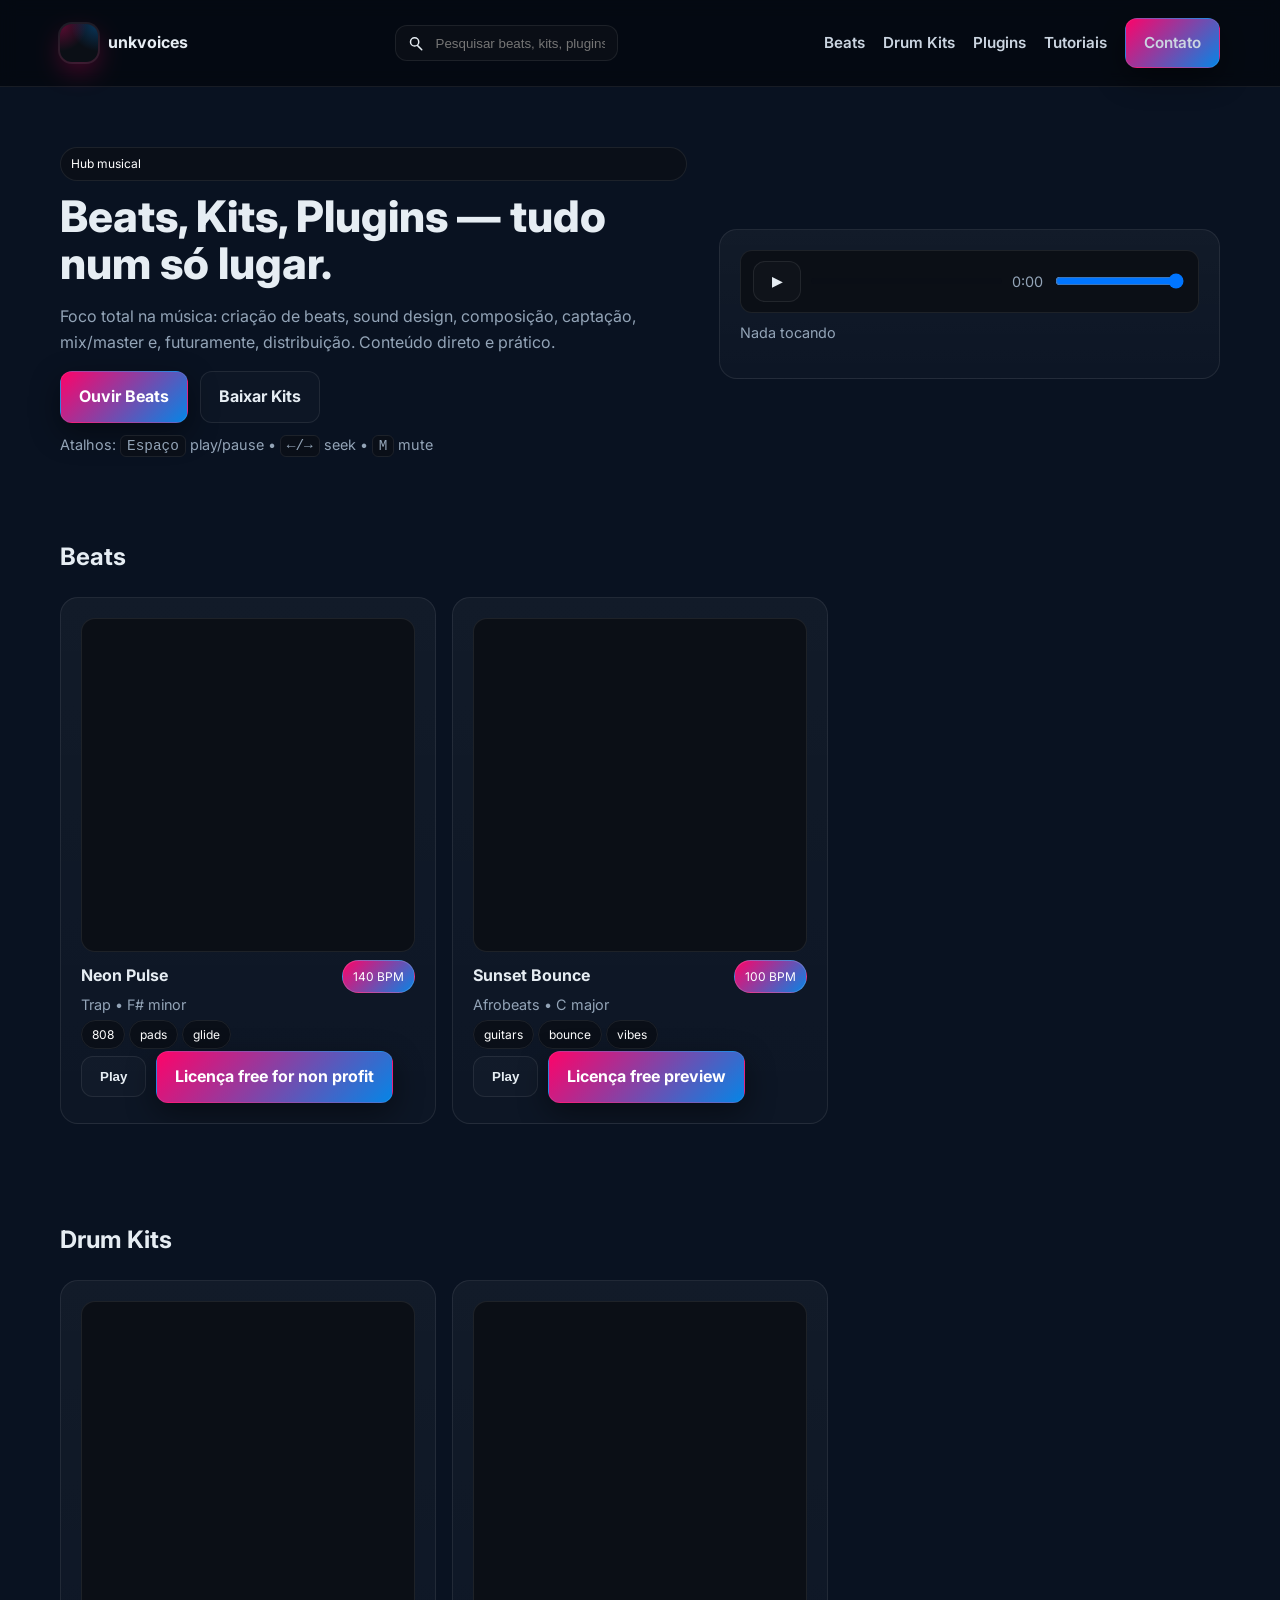
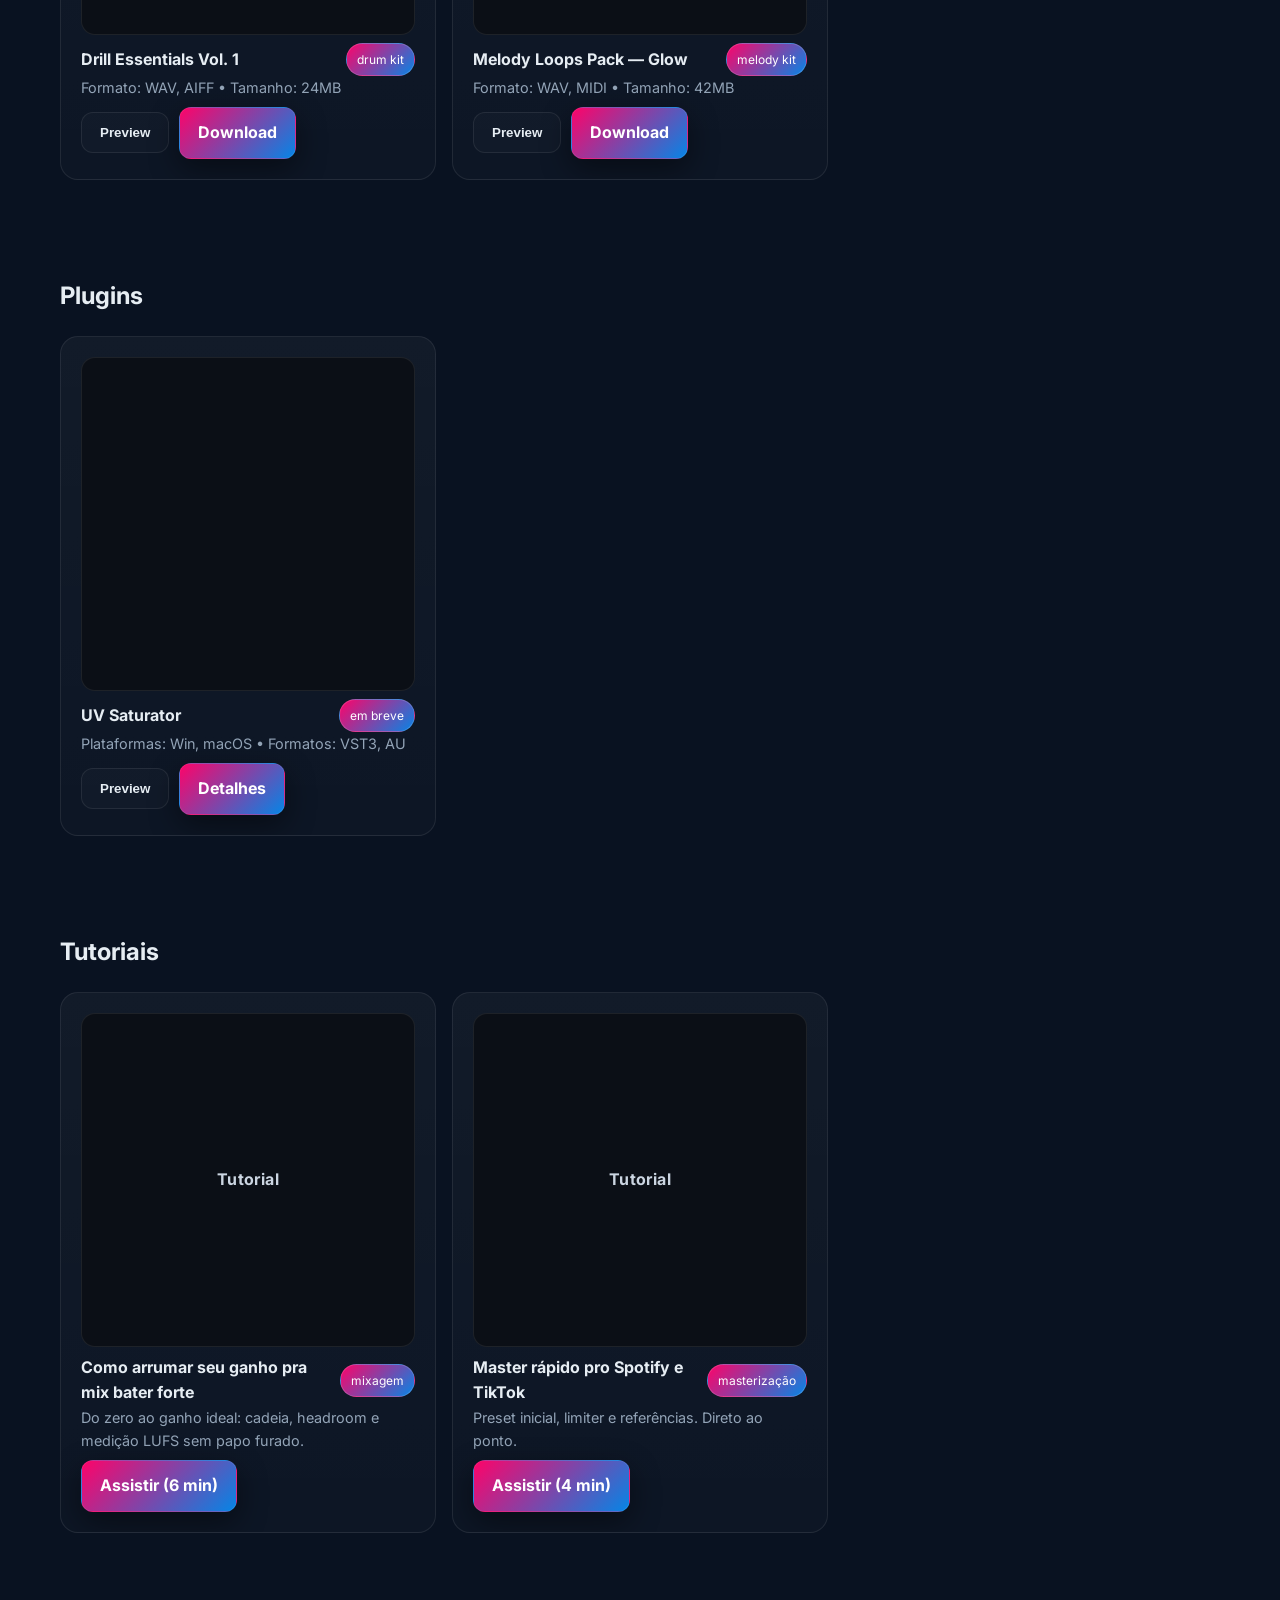
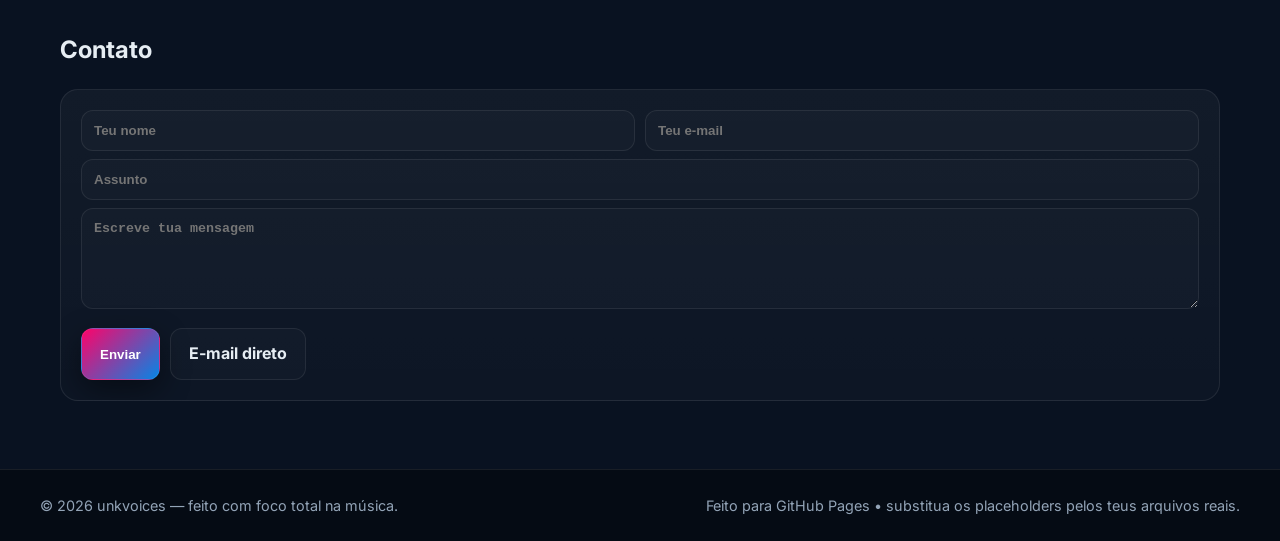
==== index.html @ c8695a41 "primeiro upload" ====
<!DOCTYPE html>
<html lang="pt-br">
<head>
  <meta charset="utf-8" />
  <meta name="viewport" content="width=device-width, initial-scale=1" />
  <title>unkvoices — Música, Kits & Plugins</title>
  <meta name="description" content="Hub musical do unkvoices: beats, drum kits, plugins e tutoriais." />
  <link rel="preconnect" href="https://fonts.googleapis.com">
  <link rel="preconnect" href="https://fonts.gstatic.com" crossorigin>
  <link href="https://fonts.googleapis.com/css2?family=Inter:wght@300;400;600;800&display=swap" rel="stylesheet">
  <link rel="stylesheet" href="styles.css" />
</head>
<body>
  <header>
    <div class="container nav">
      <a class="brand" href="#">
        <div class="logo" aria-hidden="true"></div>
        <strong>unkvoices</strong>
      </a>
      <div class="search">
        <svg width="18" height="18" viewBox="0 0 24 24" fill="none"><path d="M21 21L15.8 15.8M17 10.5C17 13.5376 14.5376 16 11.5 16C8.46243 16 6 13.5376 6 10.5C6 7.46243 8.46243 5 11.5 5C14.5376 5 17 7.46243 17 10.5Z" stroke="currentColor" stroke-width="2" stroke-linecap="round"/></svg>
        <input id="searchInput" placeholder="Pesquisar beats, kits, plugins..." />
      </div>
      <button class="burger" aria-label="Abrir menu" aria-expanded="false" onclick="toggleMenu()">☰</button>
      <nav class="menu" id="menu">
        <a href="#beats">Beats</a>
        <a href="#kits">Drum Kits</a>
        <a href="#plugins">Plugins</a>
        <a href="#tutoriais">Tutoriais</a>
        <a href="#contato" class="btn">Contato</a>
      </nav>
    </div>
  </header>

  <main class="container">
    <section class="hero">
      <div>
        <p class="badge">Hub musical</p>
        <h1 class="title">Beats, Kits, Plugins — tudo num só lugar.</h1>
        <p class="subtitle">Foco total na música: criação de beats, sound design, composição, captação, mix/master e, futuramente, distribuição. Conteúdo direto e prático.</p>
        <div style="display:flex; gap:12px; flex-wrap:wrap; margin-top:14px">
          <a class="btn" href="#beats">Ouvir Beats</a>
          <a class="btn-ghost" href="#kits">Baixar Kits</a>
        </div>
        <p style="margin-top:10px" class="small">Atalhos: <kbd>Espaço</kbd> play/pause • <kbd>←/→</kbd> seek • <kbd>M</kbd> mute</p>
      </div>
      <div class="card">
        <div class="audio-player">
          <button id="playPauseBtn" class="btn-ghost">▶︎</button>
          <div class="progress" id="progress"><div class="bar" id="progressBar"></div></div>
          <span id="timeLabel" class="small">0:00</span>
          <input id="volume" type="range" min="0" max="1" step="0.01" value="1" aria-label="Volume">
        </div>
        <p id="nowPlaying" class="small" style="margin-top:8px">Nada tocando</p>
        <audio id="player" preload="metadata"></audio>
      </div>
    </section>

    <section class="section" id="beats" aria-label="Beats">
      <h2>Beats</h2>
      <div id="beatsGrid" class="grid"></div>
    </section>

    <section class="section" id="kits" aria-label="Drum Kits">
      <h2>Drum Kits</h2>
      <div id="kitsGrid" class="grid"></div>
    </section>

    <section class="section" id="plugins" aria-label="Plugins">
      <h2>Plugins</h2>
      <div id="pluginsGrid" class="grid"></div>
    </section>

    <section class="section" id="tutoriais" aria-label="Tutoriais">
      <h2>Tutoriais</h2>
      <div id="tutorialsGrid" class="grid"></div>
    </section>

    <section class="section" id="contato" aria-label="Contato">
      <h2>Contato</h2>
      <div class="card">
        <form onsubmit="return handleSubmit(event)">
          <div style="display:grid; grid-template-columns:1fr 1fr; gap:10px">
            <input required type="text" name="nome" placeholder="Teu nome" class="btn-ghost" style="padding:12px" aria-label="Nome"/>
            <input required type="email" name="email" placeholder="Teu e-mail" class="btn-ghost" style="padding:12px" aria-label="E-mail"/>
          </div>
          <input type="text" name="assunto" placeholder="Assunto" class="btn-ghost" style="padding:12px; width:100%; margin-top:8px" aria-label="Assunto"/>
          <textarea required name="mensagem" rows="5" placeholder="Escreve tua mensagem" class="btn-ghost" style="padding:12px; width:100%; margin-top:8px" aria-label="Mensagem"></textarea>
          <div style="display:flex; gap:10px; margin-top:12px">
            <button class="btn" type="submit">Enviar</button>
            <a class="btn-ghost" href="mailto:unkvoices@example.com">E-mail direto</a>
          </div>
        </form>
      </div>
    </section>
  </main>

  <footer>
    <div class="container footer">
      <span class="small">© <span id="year"></span> unkvoices — feito com foco total na música.</span>
      <div class="small">Feito para GitHub Pages • substitua os placeholders pelos teus arquivos reais.</div>
    </div>
  </footer>

  <script src="app.js"></script>
</body>
</html>
---- styles.css ----
:root{
  --bg:#091221;
  --text:#e6edf3;
  --muted:#93a4b7;
  --card:#0b1220;
  --line:rgba(255,255,255,.08);
  --accent:#fe0369;
  --accent-2:#0585e6;
  --radius:18px;
  --shadow:0 10px 30px rgba(0,0,0,.45);
}
*{box-sizing:border-box}
html,body{height:100%}
body{
  margin:0; font-family:Inter, system-ui, -apple-system, Segoe UI, Roboto, Helvetica, Arial, sans-serif;
  background: var(--bg); color: var(--text); line-height:1.6; overflow-x:hidden;
}
a{color:inherit}
.container{max-width:1200px; margin:0 auto; padding:18px 20px}
header{
  position:sticky; top:0; z-index:50;
  backdrop-filter:blur(8px); background: rgba(0,0,0,.45); border-bottom:1px solid var(--line);
}
.nav{display:flex; align-items:center; justify-content:space-between; gap:14px; flex-wrap:wrap}
.brand{display:flex; align-items:center; gap:10px; text-decoration:none}
.logo{width:38px; height:38px; border-radius:12px; background:
  radial-gradient(120% 120% at 0% 0%, rgba(254,3,105,.35), transparent 60%),
  radial-gradient(120% 120% at 100% 0%, rgba(5,133,230,.35), transparent 60%),
  #0b0f16; box-shadow: 0 0 0 2px rgba(255,255,255,.08), 0 10px 25px rgba(254,3,105,.25);
}
.menu{display:flex; gap:18px; align-items:center}
.menu a{color:#cbd5e1; text-decoration:none; font-weight:600; font-size:.95rem}
.menu a:hover{color:#fff}
.burger{display:none; width:40px; height:40px; border-radius:12px; border:1px solid var(--line); background:#0a0a0a; color:#fff}
@media (max-width: 820px){
  .menu{display:none}
  .burger{display:inline-grid; place-items:center}
  .menu.open{display:flex; position:fixed; inset:66px 16px auto 16px; flex-direction:column; gap:16px; background:#0a0a0f; border:1px solid var(--line); border-radius:16px; padding:16px}
}
.search{
  display:flex; align-items:center; gap:10px;
  border:1px solid var(--line); background:#0a0e16; border-radius:12px; padding:8px 10px;
}
.search input{background:transparent; border:none; color:var(--text); outline:none}
.btn{
  display:inline-flex; align-items:center; justify-content:center; gap:10px;
  padding:12px 18px; border-radius:12px;
  background: linear-gradient(135deg,var(--accent),var(--accent-2)); border:1px solid rgba(255,255,255,.08);
  color:white; font-weight:700; text-decoration:none; box-shadow: var(--shadow);
  transition: transform .15s ease, box-shadow .15s ease, filter .15s ease;
}
.btn:hover{transform: translateY(-1px)}
.btn-ghost{
  padding:12px 18px; border-radius:12px; border:1px solid var(--line); color:var(--text); text-decoration:none; font-weight:700; background:rgba(255,255,255,.02);
}
.hero{display:grid; grid-template-columns:1.25fr 1fr; gap:32px; align-items:center; padding:30px 0 18px}
@media (max-width: 900px){.hero{grid-template-columns:1fr}}
.title{font-size:clamp(2.2rem, 3.4vw, 3.4rem); line-height:1.1; margin:8px 0 10px; font-weight:800}
.subtitle{color:var(--muted); max-width:60ch}
.card{
  position:relative; background:linear-gradient(180deg, rgba(255,255,255,.04), rgba(255,255,255,.02));
  border:1px solid var(--line); border-radius:var(--radius); padding:20px; overflow:hidden;
  transition: transform .18s ease, border-color .2s ease;
}
.card:hover{transform: translateY(-2px); border-color: rgba(254,3,105,.35)}
.section{padding:28px 0 50px}
.grid{display:grid; grid-template-columns:repeat(3,1fr); gap:16px}
@media (max-width: 1000px){.grid{grid-template-columns:repeat(2,1fr)}}
@media (max-width: 700px){.grid{grid-template-columns:1fr}}
.item-cover{aspect-ratio:1/1; border-radius:14px; background:#0b0f16; display:grid; place-items:center; color:#cbd5e1; font-weight:700; letter-spacing:.4px; border:1px solid var(--line)}
.meta{display:flex; justify-content:space-between; align-items:center; gap:8px; margin-top:8px}
.pill{font-size:.75rem; color:#fff; background: linear-gradient(135deg,var(--accent),var(--accent-2)); padding:6px 10px; border-radius:999px; border:1px solid rgba(255,255,255,.16)}
.badge{font-size:.75rem; color:#fff; background: #0a0f18; padding:6px 10px; border-radius:999px; border:1px solid var(--line)}
.controls{display:flex; align-items:center; gap:10px; flex-wrap:wrap}
.audio-player{display:flex; align-items:center; gap:10px; background:#0b0f16; border:1px solid var(--line); padding:10px 12px; border-radius:12px}
.progress{flex:1; height:6px; background:#0a0e16; border-radius:999px; position:relative; cursor:pointer}
.progress .bar{position:absolute; left:0; top:0; bottom:0; width:0%; border-radius:999px; background: linear-gradient(135deg,var(--accent),var(--accent-2))}
kbd{font-family:ui-monospace, SFMono-Regular, Menlo, Monaco, Consolas, "Liberation Mono", "Courier New", monospace; background:#0a0f18; border:1px solid var(--line); padding:2px 6px; border-radius:6px}
footer{border-top:1px solid var(--line); background:rgba(0,0,0,.4)}
.footer{display:flex; gap:14px; flex-wrap:wrap; justify-content:space-between; align-items:center; padding:24px 0}
.small{color:var(--muted); font-size:.9rem}
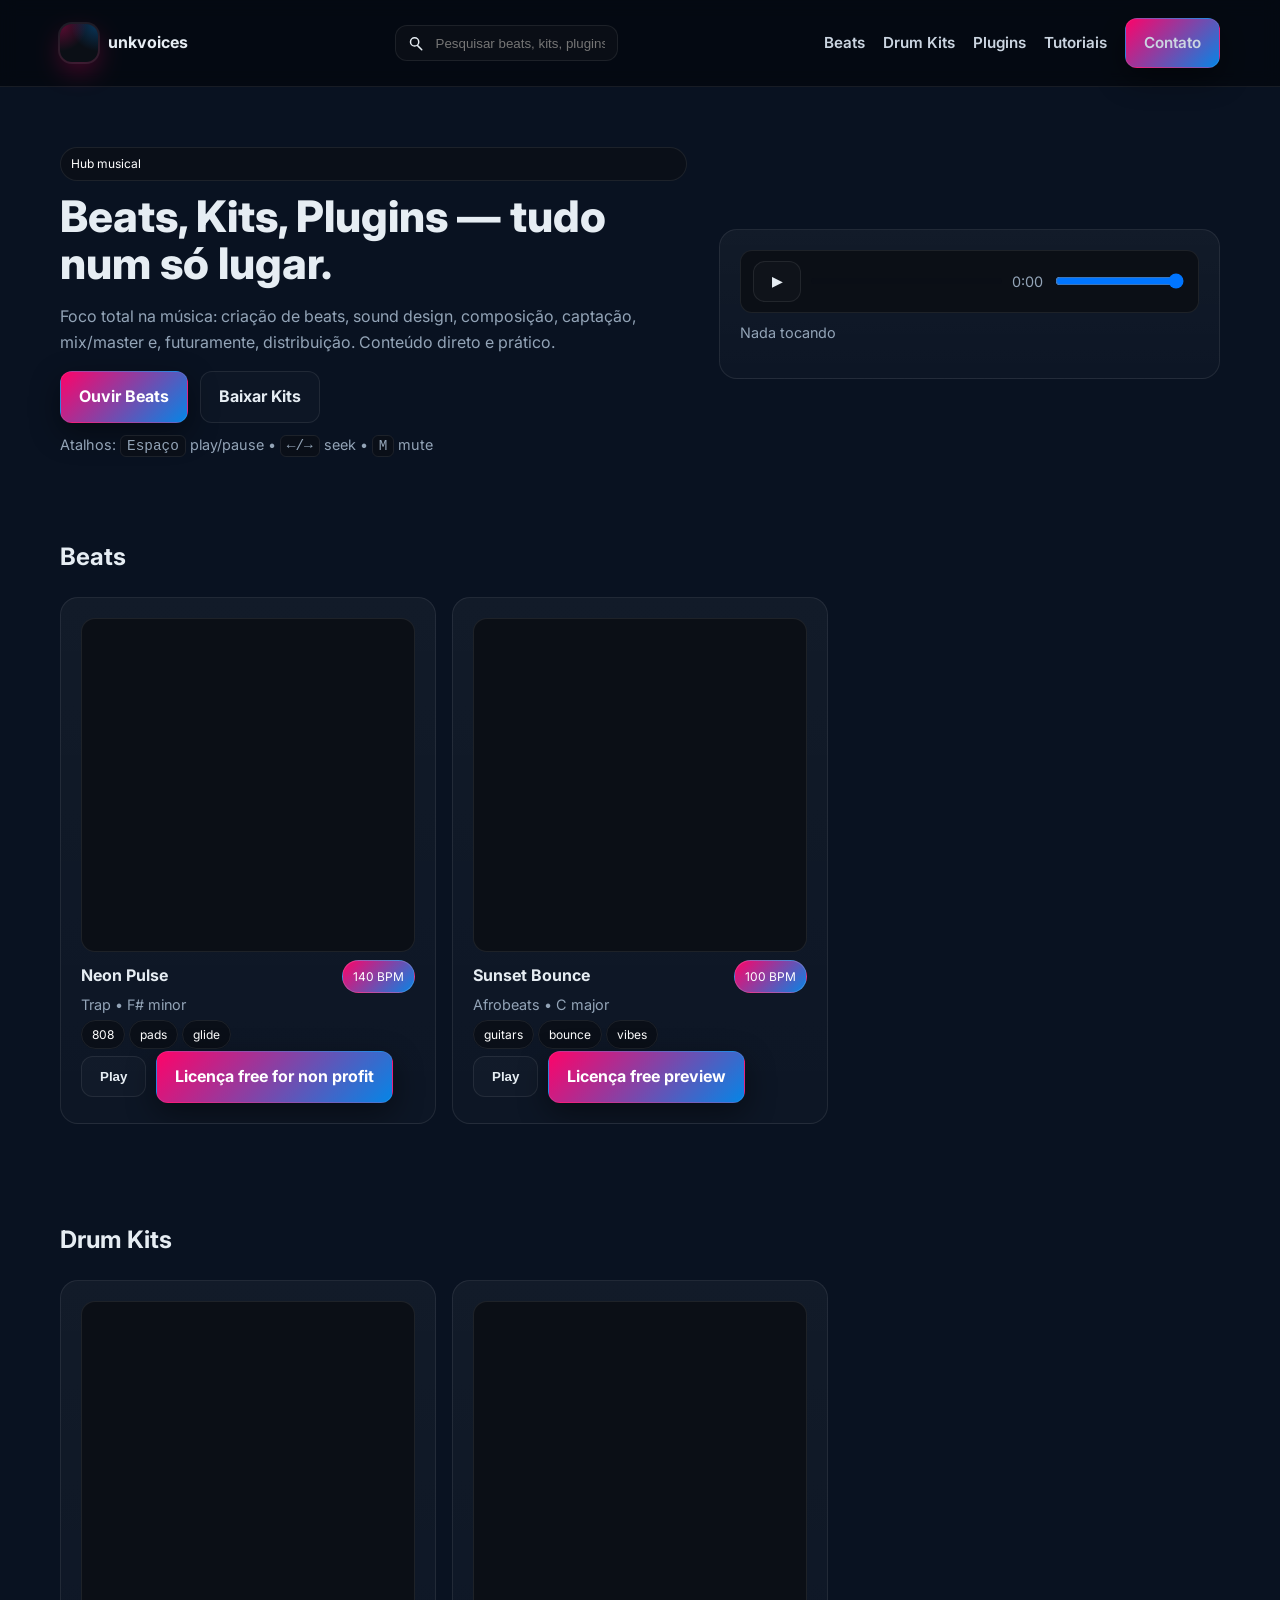
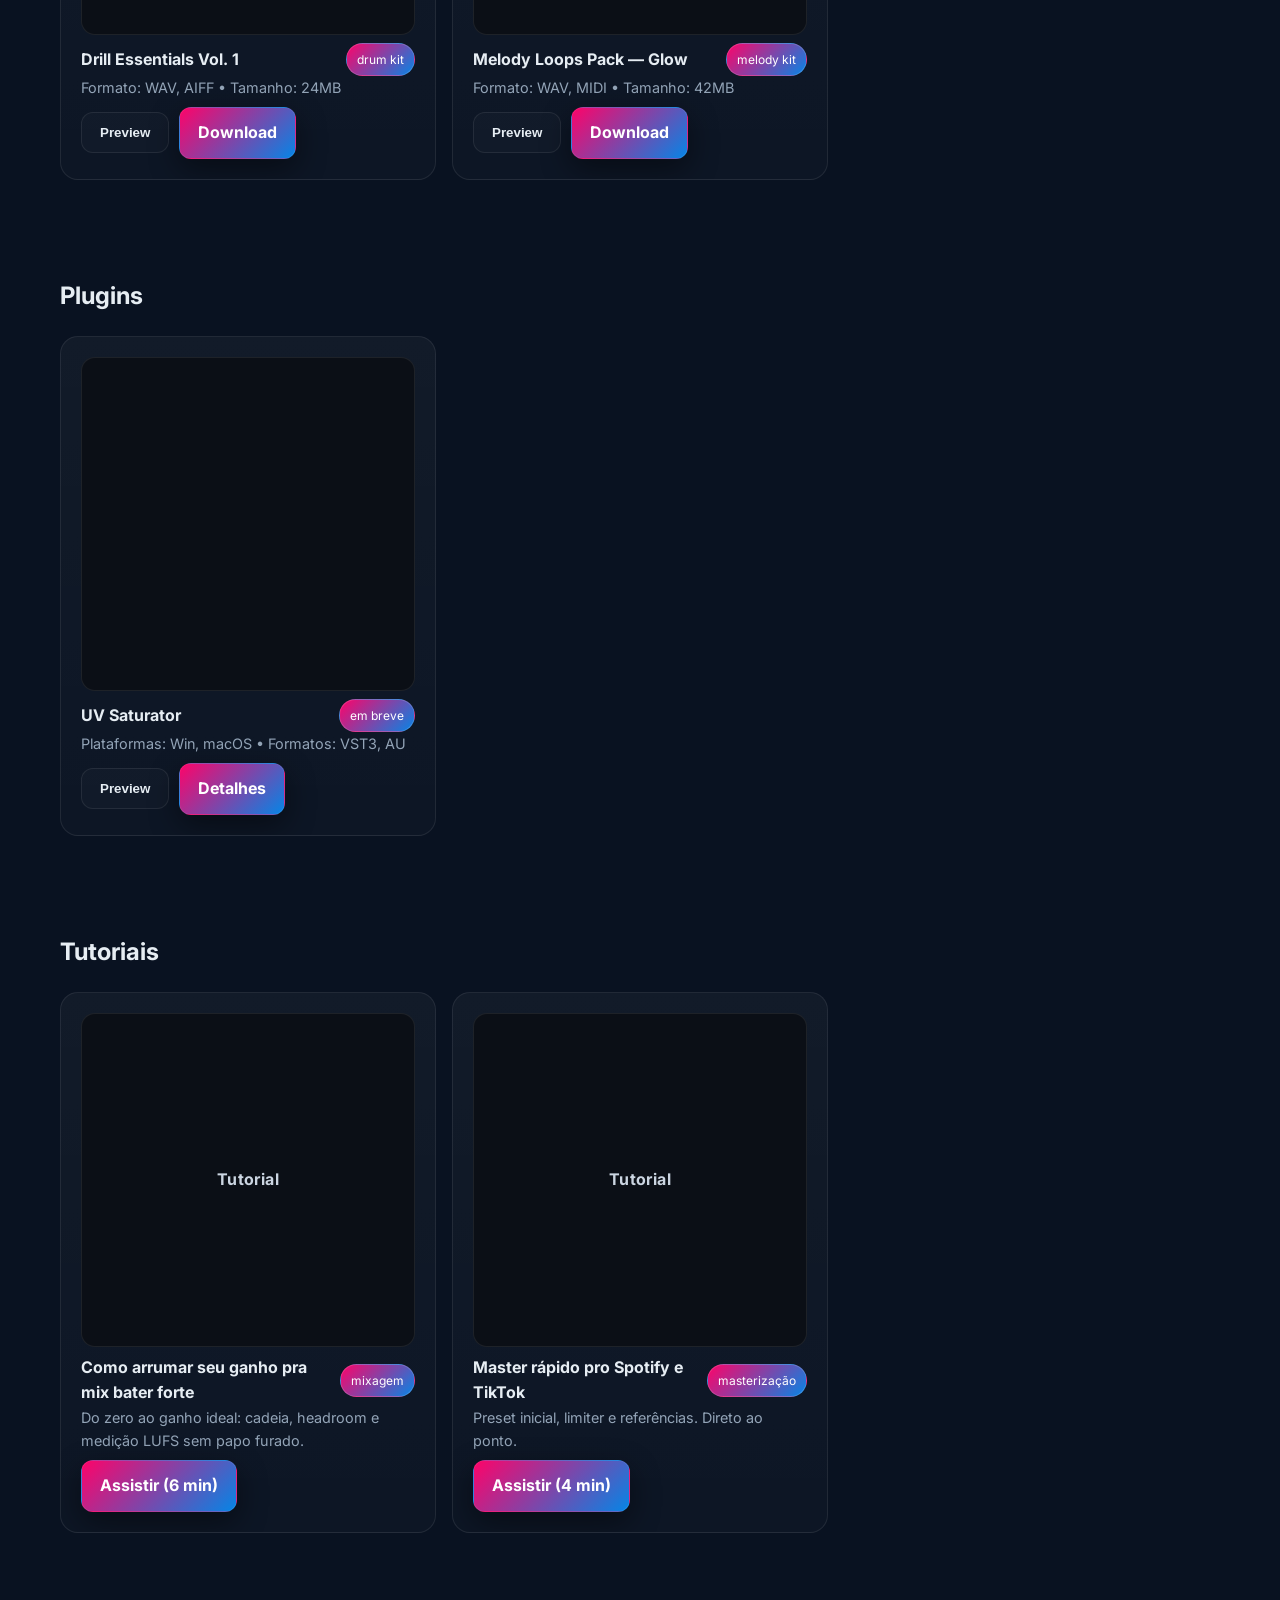
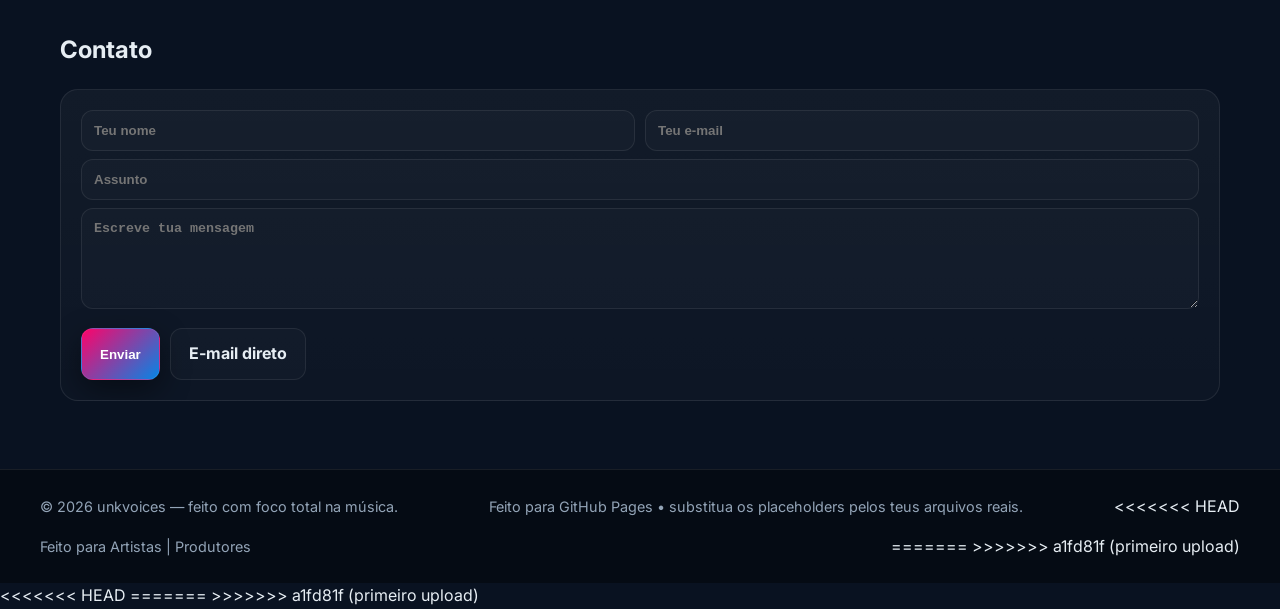
==== commit 67cd275b: "primeiro upload" ====
--- a/index.html
+++ b/index.html
@@ -99,9 +99,17 @@
     <div class="container footer">
       <span class="small">© <span id="year"></span> unkvoices — feito com foco total na música.</span>
       <div class="small">Feito para GitHub Pages • substitua os placeholders pelos teus arquivos reais.</div>
+<<<<<<< HEAD
+      <div class="small">Feito para Artistas | Produtores</div>
+=======
+>>>>>>> a1fd81f (primeiro upload)
     </div>
   </footer>
 
   <script src="app.js"></script>
 </body>
-</html>+<<<<<<< HEAD
+</html>
+=======
+</html>
+>>>>>>> a1fd81f (primeiro upload)
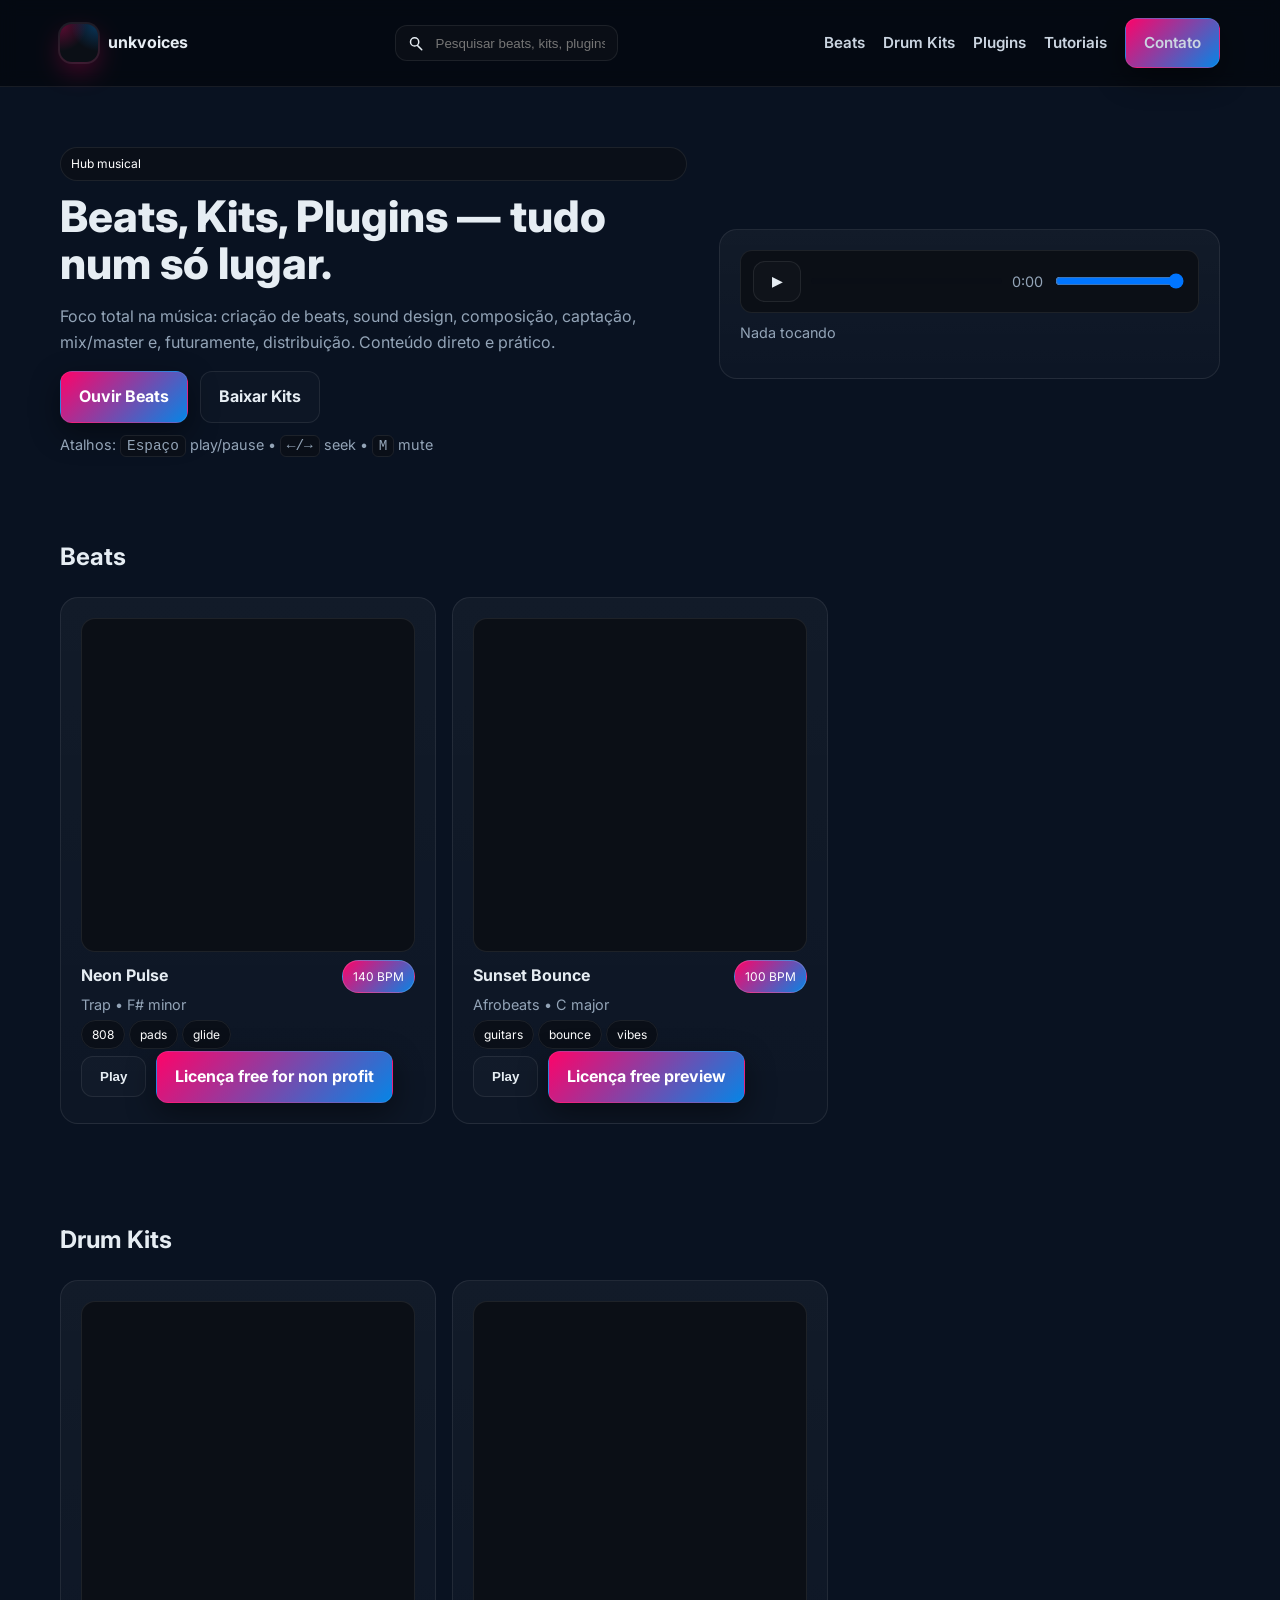
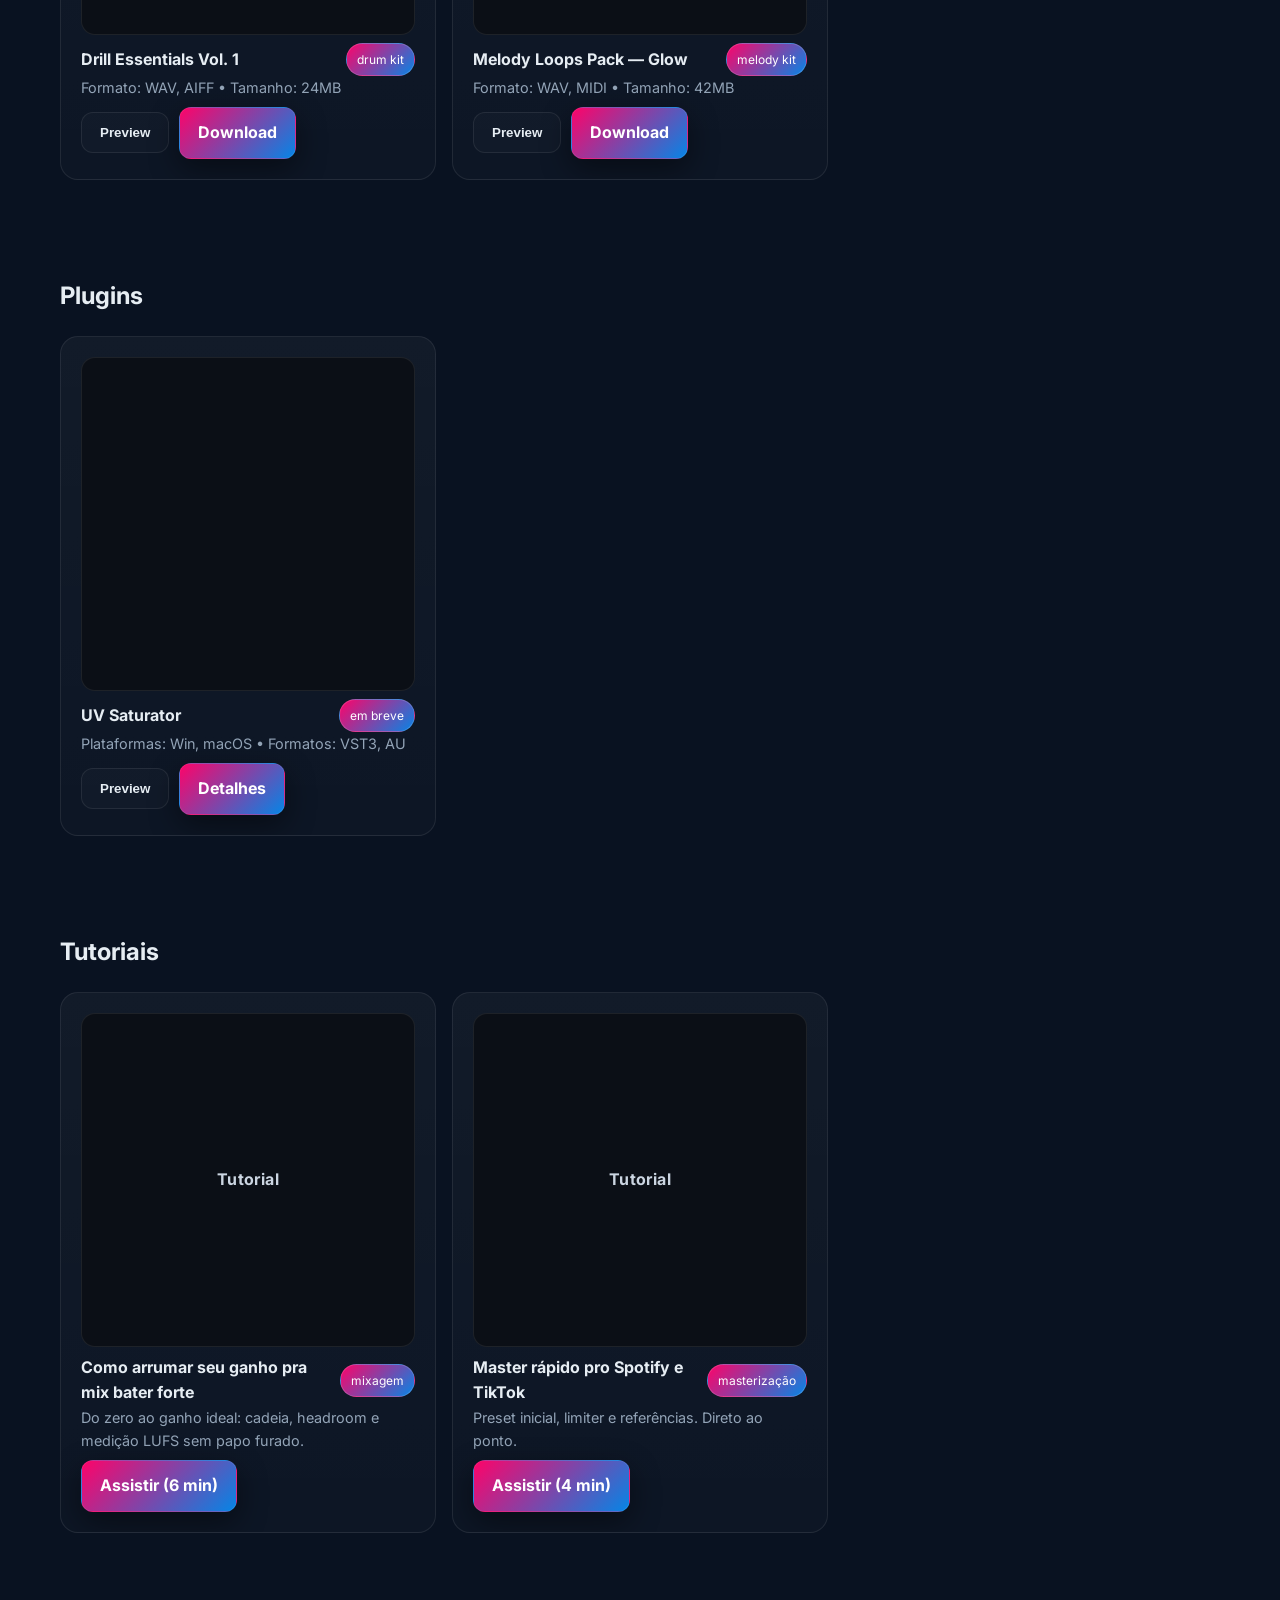
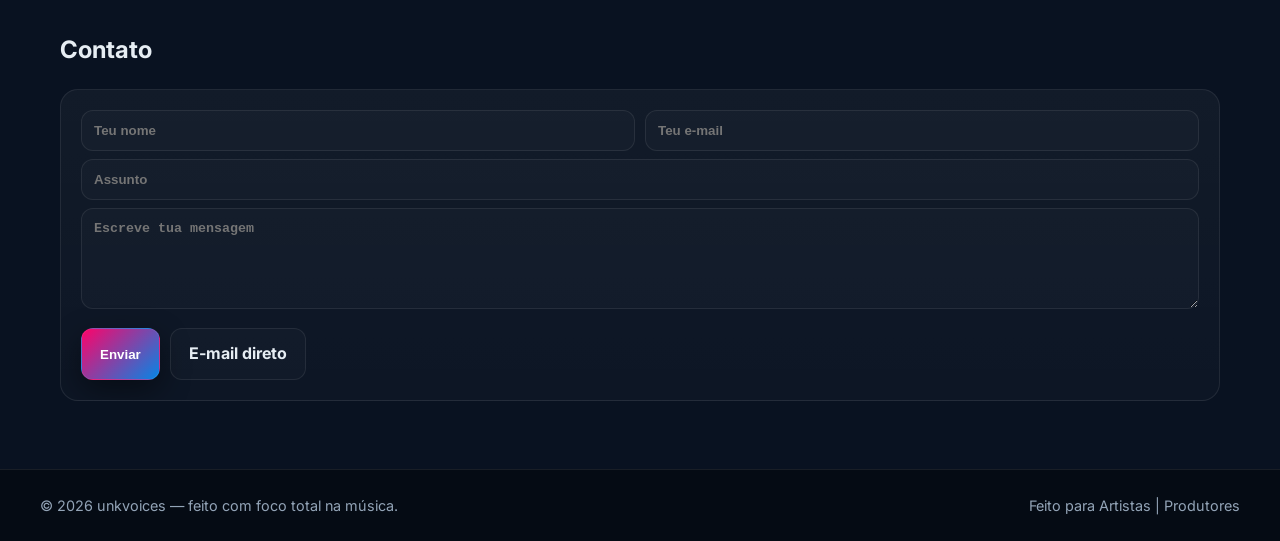
==== commit 633b0103: "Update index.html" ====
--- a/index.html
+++ b/index.html
@@ -98,18 +98,10 @@
   <footer>
     <div class="container footer">
       <span class="small">© <span id="year"></span> unkvoices — feito com foco total na música.</span>
-      <div class="small">Feito para GitHub Pages • substitua os placeholders pelos teus arquivos reais.</div>
-<<<<<<< HEAD
-      <div class="small">Feito para Artistas | Produtores</div>
-=======
->>>>>>> a1fd81f (primeiro upload)
+      <div class="small">Feito para Artistas | Produtores  </div>
     </div>
   </footer>
 
   <script src="app.js"></script>
 </body>
-<<<<<<< HEAD
 </html>
-=======
-</html>
->>>>>>> a1fd81f (primeiro upload)
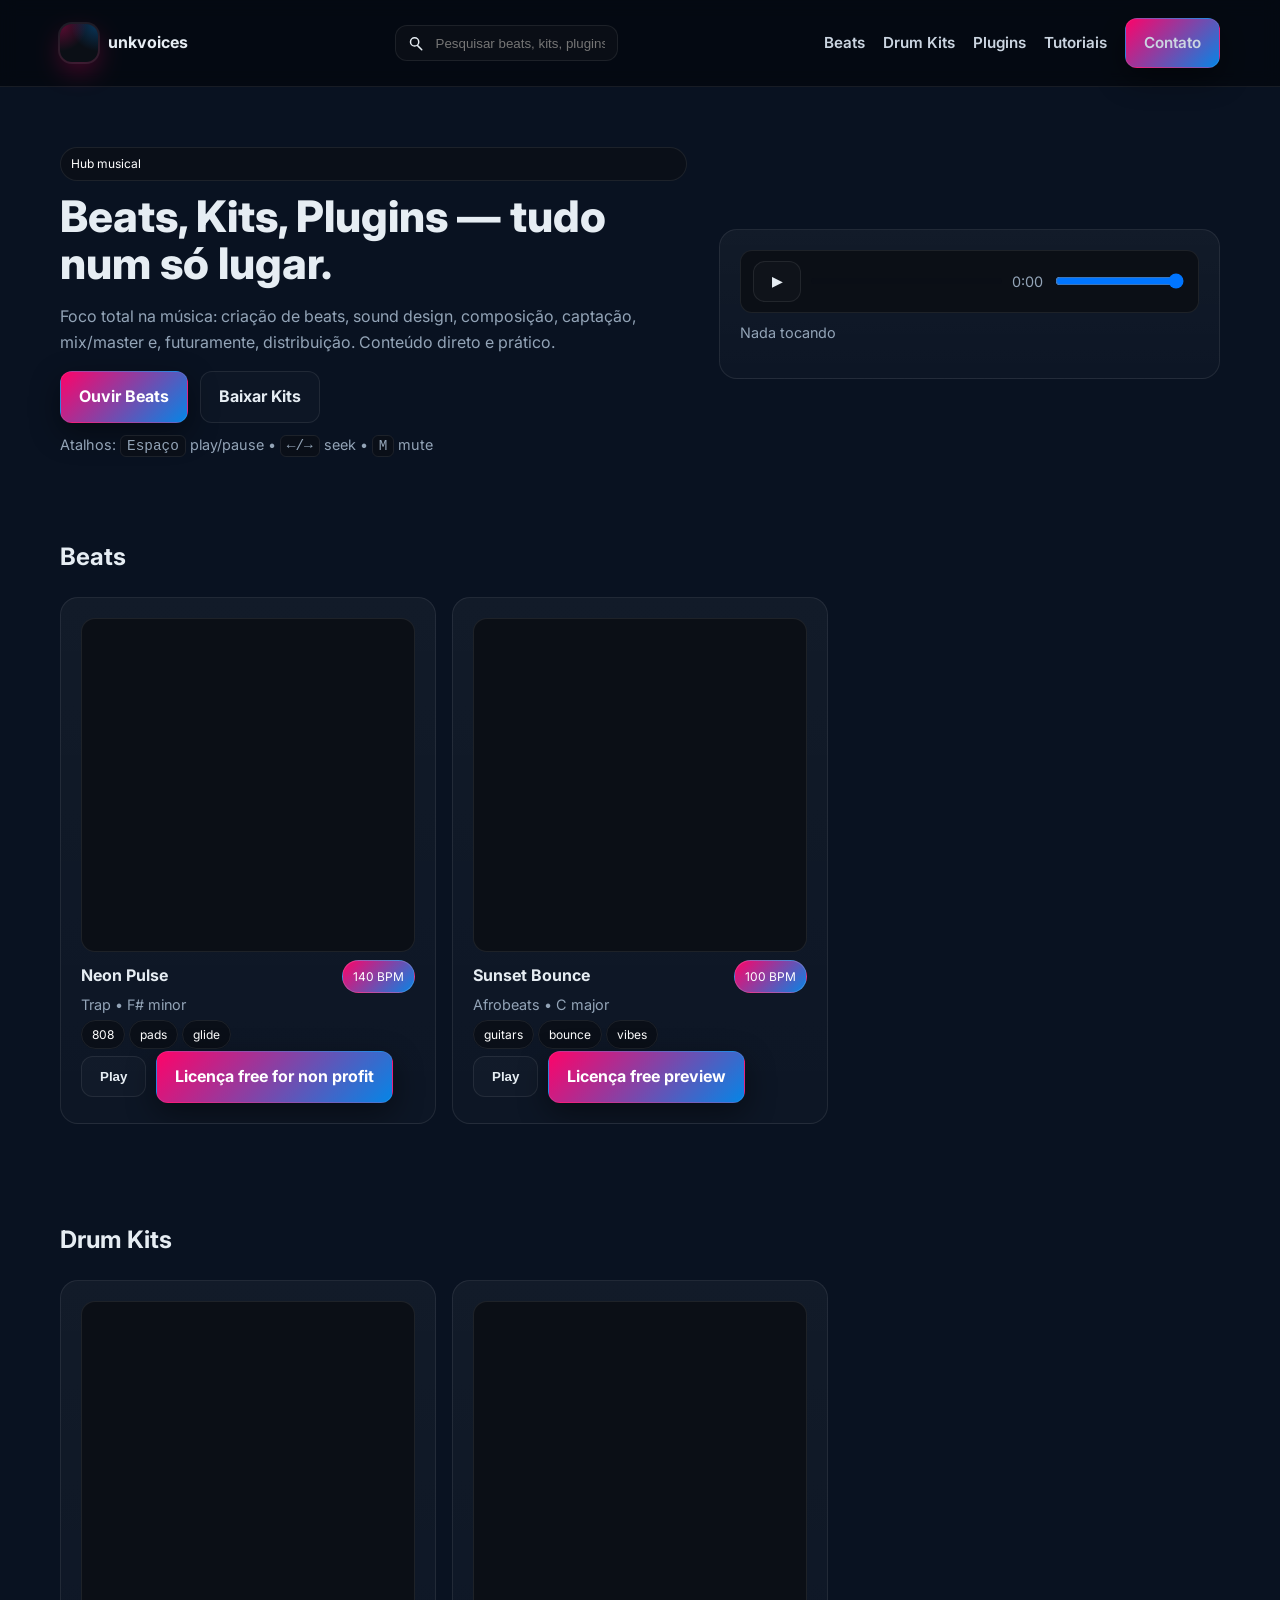
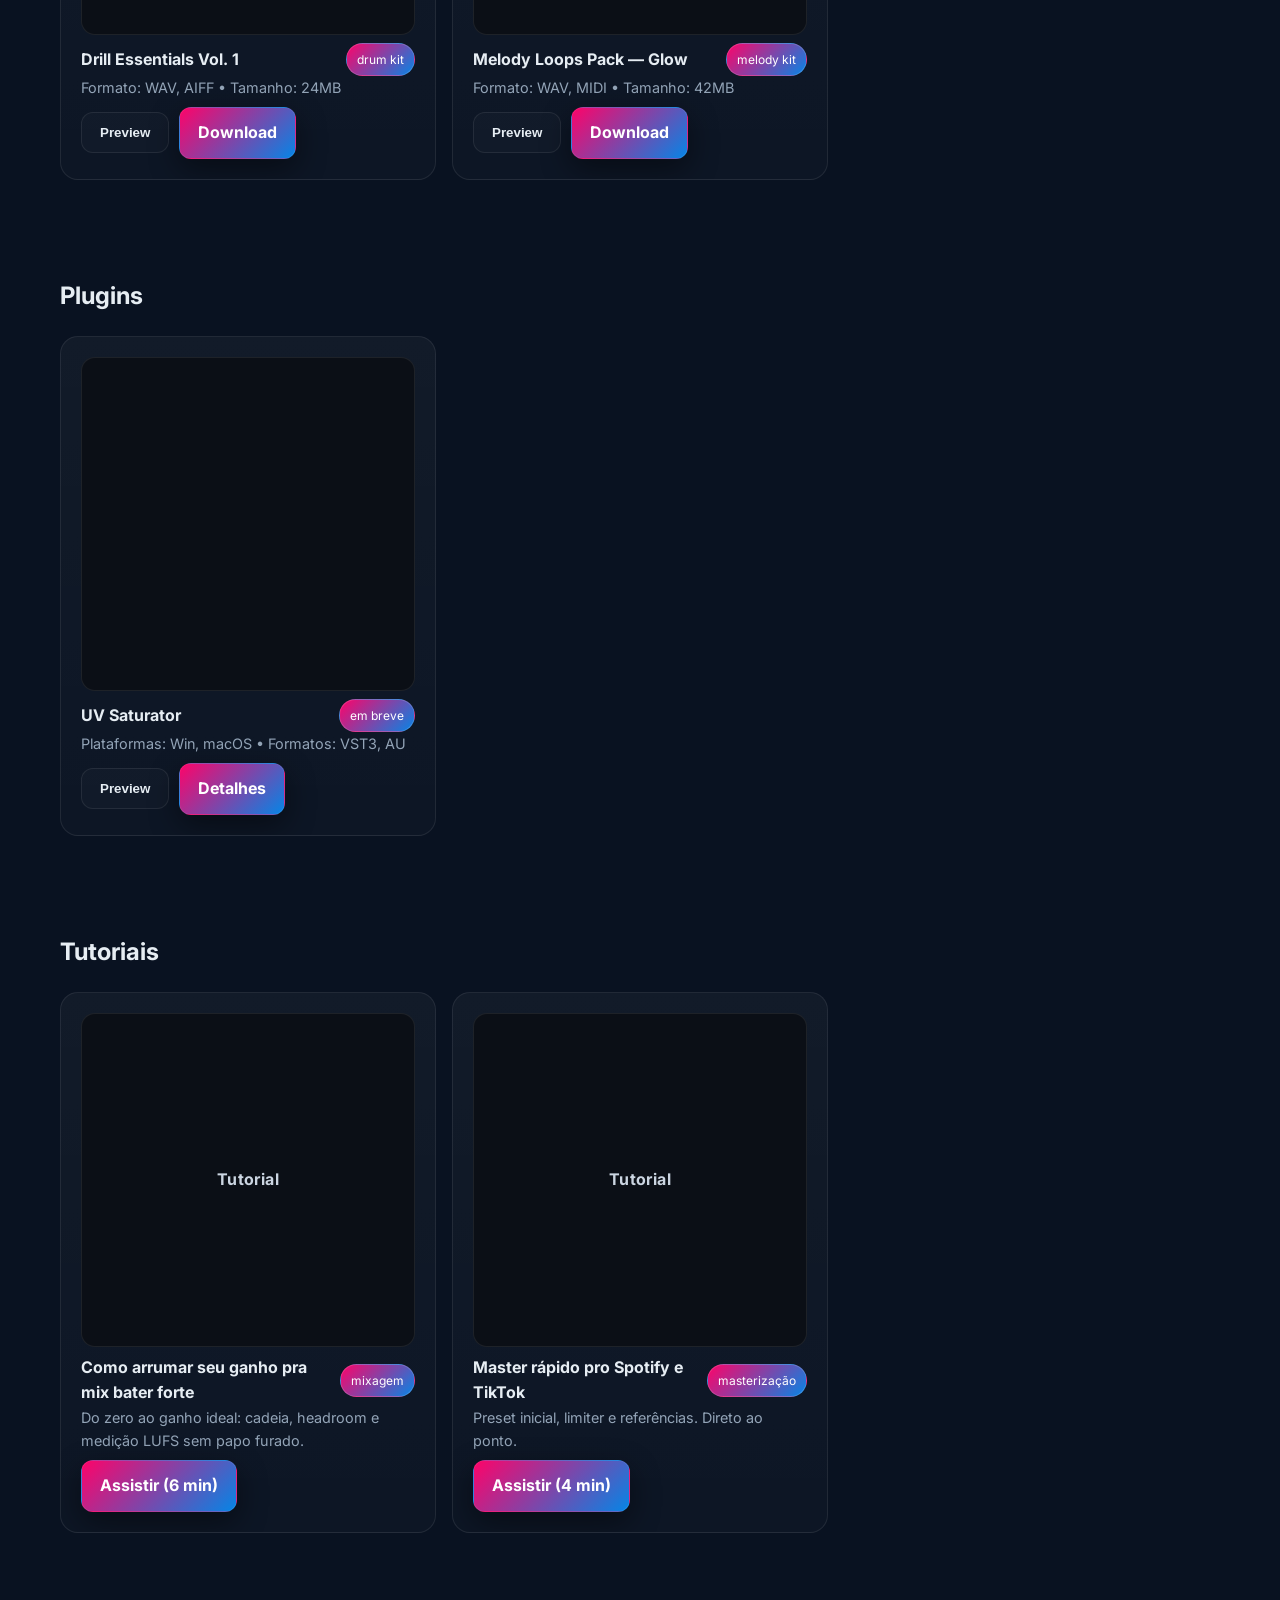
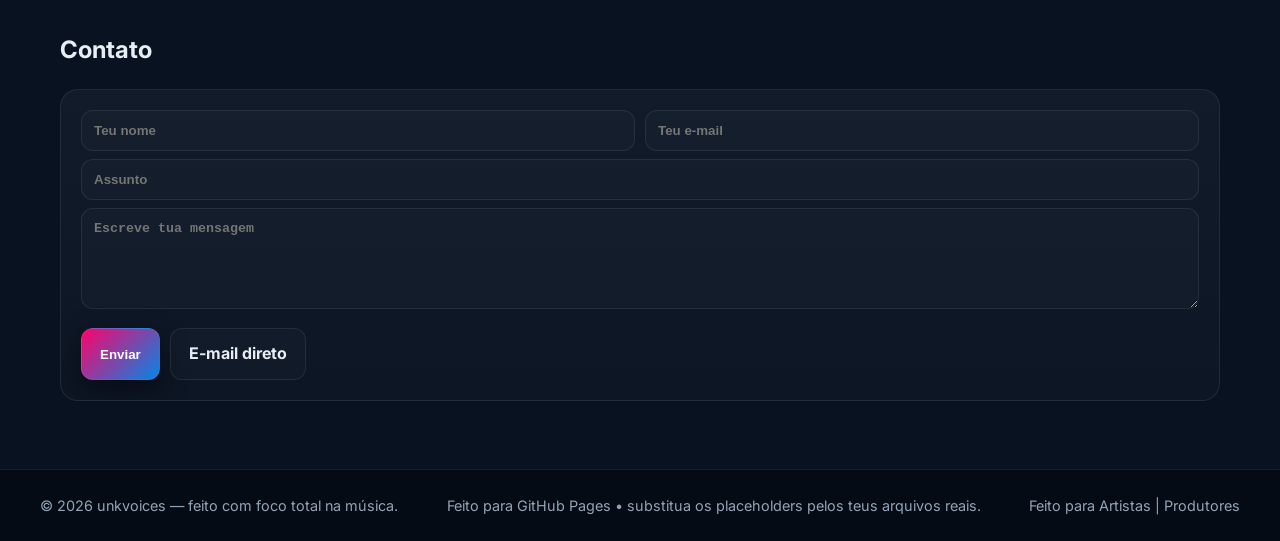
==== commit cba8d720: "Update index.html" ====
--- a/index.html
+++ b/index.html
@@ -98,7 +98,8 @@
   <footer>
     <div class="container footer">
       <span class="small">© <span id="year"></span> unkvoices — feito com foco total na música.</span>
-      <div class="small">Feito para Artistas | Produtores  </div>
+      <div class="small">Feito para GitHub Pages • substitua os placeholders pelos teus arquivos reais.</div>
+      <div class="small">Feito para Artistas | Produtores</div>
     </div>
   </footer>
 
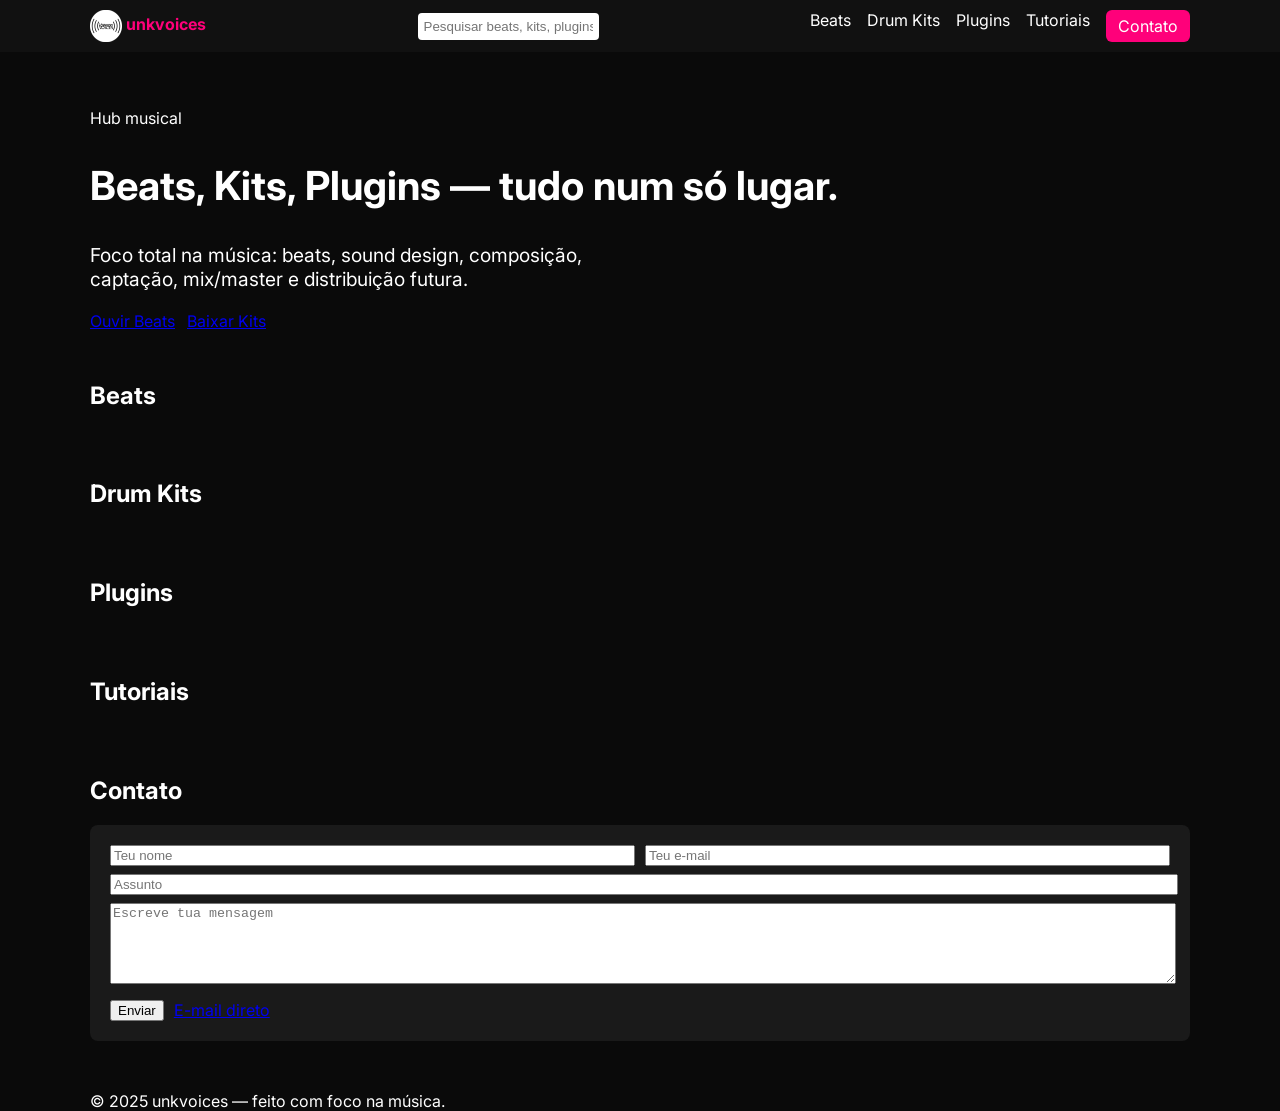
==== commit a440eef1: "Adicionado formulário de clientes + melhorias no layout" ====
--- a/index.html
+++ b/index.html
@@ -5,20 +5,25 @@
   <meta name="viewport" content="width=device-width, initial-scale=1" />
   <title>unkvoices — Música, Kits & Plugins</title>
   <meta name="description" content="Hub musical do unkvoices: beats, drum kits, plugins e tutoriais." />
+  <link rel="icon" type="image/png" href="ico_white.png">
   <link rel="preconnect" href="https://fonts.googleapis.com">
   <link rel="preconnect" href="https://fonts.gstatic.com" crossorigin>
   <link href="https://fonts.googleapis.com/css2?family=Inter:wght@300;400;600;800&display=swap" rel="stylesheet">
   <link rel="stylesheet" href="styles.css" />
+  <style>
+    .toast{position:fixed;left:50%;bottom:24px;transform:translateX(-50%);background:#0ea5e9;color:#fff;
+      padding:12px 16px;border-radius:12px;box-shadow:0 10px 30px rgba(0,0,0,.25);opacity:0;pointer-events:none;transition:.3s;z-index:1000}
+    .toast.show{opacity:1;pointer-events:auto}
+  </style>
 </head>
 <body>
   <header>
     <div class="container nav">
       <a class="brand" href="#">
-        <div class="logo" aria-hidden="true"></div>
+        <img src="ico_white.png" alt="unkvoices logo" style="height:32px; vertical-align:middle;">
         <strong>unkvoices</strong>
       </a>
       <div class="search">
-        <svg width="18" height="18" viewBox="0 0 24 24" fill="none"><path d="M21 21L15.8 15.8M17 10.5C17 13.5376 14.5376 16 11.5 16C8.46243 16 6 13.5376 6 10.5C6 7.46243 8.46243 5 11.5 5C14.5376 5 17 7.46243 17 10.5Z" stroke="currentColor" stroke-width="2" stroke-linecap="round"/></svg>
         <input id="searchInput" placeholder="Pesquisar beats, kits, plugins..." />
       </div>
       <button class="burger" aria-label="Abrir menu" aria-expanded="false" onclick="toggleMenu()">☰</button>
@@ -37,58 +42,50 @@
       <div>
         <p class="badge">Hub musical</p>
         <h1 class="title">Beats, Kits, Plugins — tudo num só lugar.</h1>
-        <p class="subtitle">Foco total na música: criação de beats, sound design, composição, captação, mix/master e, futuramente, distribuição. Conteúdo direto e prático.</p>
+        <p class="subtitle">Foco total na música: beats, sound design, composição, captação, mix/master e distribuição futura.</p>
         <div style="display:flex; gap:12px; flex-wrap:wrap; margin-top:14px">
           <a class="btn" href="#beats">Ouvir Beats</a>
           <a class="btn-ghost" href="#kits">Baixar Kits</a>
         </div>
-        <p style="margin-top:10px" class="small">Atalhos: <kbd>Espaço</kbd> play/pause • <kbd>←/→</kbd> seek • <kbd>M</kbd> mute</p>
-      </div>
-      <div class="card">
-        <div class="audio-player">
-          <button id="playPauseBtn" class="btn-ghost">▶︎</button>
-          <div class="progress" id="progress"><div class="bar" id="progressBar"></div></div>
-          <span id="timeLabel" class="small">0:00</span>
-          <input id="volume" type="range" min="0" max="1" step="0.01" value="1" aria-label="Volume">
-        </div>
-        <p id="nowPlaying" class="small" style="margin-top:8px">Nada tocando</p>
-        <audio id="player" preload="metadata"></audio>
       </div>
     </section>
 
-    <section class="section" id="beats" aria-label="Beats">
+    <section class="section" id="beats">
       <h2>Beats</h2>
       <div id="beatsGrid" class="grid"></div>
     </section>
 
-    <section class="section" id="kits" aria-label="Drum Kits">
+    <section class="section" id="kits">
       <h2>Drum Kits</h2>
       <div id="kitsGrid" class="grid"></div>
     </section>
 
-    <section class="section" id="plugins" aria-label="Plugins">
+    <section class="section" id="plugins">
       <h2>Plugins</h2>
       <div id="pluginsGrid" class="grid"></div>
     </section>
 
-    <section class="section" id="tutoriais" aria-label="Tutoriais">
+    <section class="section" id="tutoriais">
       <h2>Tutoriais</h2>
       <div id="tutorialsGrid" class="grid"></div>
     </section>
 
-    <section class="section" id="contato" aria-label="Contato">
+    <section class="section" id="contato">
       <h2>Contato</h2>
       <div class="card">
-        <form onsubmit="return handleSubmit(event)">
+        <form id="contactForm" action="https://formspree.io/f/xgvlpnzg" method="POST" onsubmit="return confirmSend()">
           <div style="display:grid; grid-template-columns:1fr 1fr; gap:10px">
-            <input required type="text" name="nome" placeholder="Teu nome" class="btn-ghost" style="padding:12px" aria-label="Nome"/>
-            <input required type="email" name="email" placeholder="Teu e-mail" class="btn-ghost" style="padding:12px" aria-label="E-mail"/>
+            <input required type="text" name="nome" placeholder="Teu nome" class="btn-ghost" />
+            <input required type="email" name="email" placeholder="Teu e-mail" class="btn-ghost" />
           </div>
-          <input type="text" name="assunto" placeholder="Assunto" class="btn-ghost" style="padding:12px; width:100%; margin-top:8px" aria-label="Assunto"/>
-          <textarea required name="mensagem" rows="5" placeholder="Escreve tua mensagem" class="btn-ghost" style="padding:12px; width:100%; margin-top:8px" aria-label="Mensagem"></textarea>
+          <input type="text" name="assunto" placeholder="Assunto" class="btn-ghost" style="margin-top:8px; width:100%;" />
+          <textarea required name="mensagem" rows="5" placeholder="Escreve tua mensagem" class="btn-ghost" style="margin-top:8px; width:100%;"></textarea>
+          <input type="hidden" name="_subject" value="Novo contato — unkvoices" />
+          <input type="text" name="_gotcha" style="display:none" />
+          <input type="hidden" name="_next" value="index.html?sent=1#contato" />
           <div style="display:flex; gap:10px; margin-top:12px">
             <button class="btn" type="submit">Enviar</button>
-            <a class="btn-ghost" href="mailto:unkvoices@example.com">E-mail direto</a>
+            <a class="btn-ghost" href="franciscoarmandochicogil@gmail.com">E-mail direto</a>
           </div>
         </form>
       </div>
@@ -97,12 +94,24 @@
 
   <footer>
     <div class="container footer">
-      <span class="small">© <span id="year"></span> unkvoices — feito com foco total na música.</span>
-      <div class="small">Feito para GitHub Pages • substitua os placeholders pelos teus arquivos reais.</div>
-      <div class="small">Feito para Artistas | Produtores</div>
+      <span class="small">© 2025 unkvoices — feito com foco na música.</span>
     </div>
   </footer>
 
+  <div id="toast" class="toast">Mensagem enviada com sucesso!</div>
+
   <script src="app.js"></script>
+  <script>
+    function confirmSend(){ return confirm('Tem certeza que deseja enviar esta mensagem?'); }
+    (function(){
+      const params=new URLSearchParams(location.search);
+      if(params.get("sent")==="1"){
+        const t=document.getElementById("toast");
+        t.classList.add("show");
+        setTimeout(()=>t.classList.remove("show"),4000);
+        history.replaceState({}, "", location.pathname+"#contato");
+      }
+    })();
+  </script>
 </body>
 </html>
--- a/styles.css
+++ b/styles.css
@@ -1,81 +1,129 @@
-:root{
-  --bg:#091221;
-  --text:#e6edf3;
-  --muted:#93a4b7;
-  --card:#0b1220;
-  --line:rgba(255,255,255,.08);
-  --accent:#fe0369;
-  --accent-2:#0585e6;
-  --radius:18px;
-  --shadow:0 10px 30px rgba(0,0,0,.45);
+body {
+  margin: 0;
+  font-family: 'Inter', sans-serif;
+  background: #0a0a0a;
+  color: #fff;
 }
-*{box-sizing:border-box}
-html,body{height:100%}
-body{
-  margin:0; font-family:Inter, system-ui, -apple-system, Segoe UI, Roboto, Helvetica, Arial, sans-serif;
-  background: var(--bg); color: var(--text); line-height:1.6; overflow-x:hidden;
+
+.container {
+  width: 90%;
+  max-width: 1100px;
+  margin: auto;
 }
-a{color:inherit}
-.container{max-width:1200px; margin:0 auto; padding:18px 20px}
-header{
-  position:sticky; top:0; z-index:50;
-  backdrop-filter:blur(8px); background: rgba(0,0,0,.45); border-bottom:1px solid var(--line);
+
+header {
+  background: #111;
+  padding: 10px 0;
 }
-.nav{display:flex; align-items:center; justify-content:space-between; gap:14px; flex-wrap:wrap}
-.brand{display:flex; align-items:center; gap:10px; text-decoration:none}
-.logo{width:38px; height:38px; border-radius:12px; background:
-  radial-gradient(120% 120% at 0% 0%, rgba(254,3,105,.35), transparent 60%),
-  radial-gradient(120% 120% at 100% 0%, rgba(5,133,230,.35), transparent 60%),
-  #0b0f16; box-shadow: 0 0 0 2px rgba(255,255,255,.08), 0 10px 25px rgba(254,3,105,.25);
+
+.nav {
+  display: flex;
+  justify-content: space-between;
+  align-items: center;
 }
-.menu{display:flex; gap:18px; align-items:center}
-.menu a{color:#cbd5e1; text-decoration:none; font-weight:600; font-size:.95rem}
-.menu a:hover{color:#fff}
-.burger{display:none; width:40px; height:40px; border-radius:12px; border:1px solid var(--line); background:#0a0a0a; color:#fff}
-@media (max-width: 820px){
-  .menu{display:none}
-  .burger{display:inline-grid; place-items:center}
-  .menu.open{display:flex; position:fixed; inset:66px 16px auto 16px; flex-direction:column; gap:16px; background:#0a0a0f; border:1px solid var(--line); border-radius:16px; padding:16px}
+
+.brand {
+  font-weight: bold;
+  color: #ff007a;
+  text-decoration: none;
 }
-.search{
-  display:flex; align-items:center; gap:10px;
-  border:1px solid var(--line); background:#0a0e16; border-radius:12px; padding:8px 10px;
+
+.search {
+  display: flex;
+  align-items: center;
+  gap: 6px;
 }
-.search input{background:transparent; border:none; color:var(--text); outline:none}
-.btn{
-  display:inline-flex; align-items:center; justify-content:center; gap:10px;
-  padding:12px 18px; border-radius:12px;
-  background: linear-gradient(135deg,var(--accent),var(--accent-2)); border:1px solid rgba(255,255,255,.08);
-  color:white; font-weight:700; text-decoration:none; box-shadow: var(--shadow);
-  transition: transform .15s ease, box-shadow .15s ease, filter .15s ease;
+
+.search input {
+  padding: 6px;
+  border: none;
+  border-radius: 4px;
 }
-.btn:hover{transform: translateY(-1px)}
-.btn-ghost{
-  padding:12px 18px; border-radius:12px; border:1px solid var(--line); color:var(--text); text-decoration:none; font-weight:700; background:rgba(255,255,255,.02);
+
+.burger {
+  display: none;
+  background: none;
+  border: none;
+  color: white;
 }
-.hero{display:grid; grid-template-columns:1.25fr 1fr; gap:32px; align-items:center; padding:30px 0 18px}
-@media (max-width: 900px){.hero{grid-template-columns:1fr}}
-.title{font-size:clamp(2.2rem, 3.4vw, 3.4rem); line-height:1.1; margin:8px 0 10px; font-weight:800}
-.subtitle{color:var(--muted); max-width:60ch}
-.card{
-  position:relative; background:linear-gradient(180deg, rgba(255,255,255,.04), rgba(255,255,255,.02));
-  border:1px solid var(--line); border-radius:var(--radius); padding:20px; overflow:hidden;
-  transition: transform .18s ease, border-color .2s ease;
+
+.menu {
+  display: flex;
+  gap: 16px;
 }
-.card:hover{transform: translateY(-2px); border-color: rgba(254,3,105,.35)}
-.section{padding:28px 0 50px}
-.grid{display:grid; grid-template-columns:repeat(3,1fr); gap:16px}
-@media (max-width: 1000px){.grid{grid-template-columns:repeat(2,1fr)}}
-@media (max-width: 700px){.grid{grid-template-columns:1fr}}
-.item-cover{aspect-ratio:1/1; border-radius:14px; background:#0b0f16; display:grid; place-items:center; color:#cbd5e1; font-weight:700; letter-spacing:.4px; border:1px solid var(--line)}
-.meta{display:flex; justify-content:space-between; align-items:center; gap:8px; margin-top:8px}
-.pill{font-size:.75rem; color:#fff; background: linear-gradient(135deg,var(--accent),var(--accent-2)); padding:6px 10px; border-radius:999px; border:1px solid rgba(255,255,255,.16)}
-.badge{font-size:.75rem; color:#fff; background: #0a0f18; padding:6px 10px; border-radius:999px; border:1px solid var(--line)}
-.controls{display:flex; align-items:center; gap:10px; flex-wrap:wrap}
-.audio-player{display:flex; align-items:center; gap:10px; background:#0b0f16; border:1px solid var(--line); padding:10px 12px; border-radius:12px}
-.progress{flex:1; height:6px; background:#0a0e16; border-radius:999px; position:relative; cursor:pointer}
-.progress .bar{position:absolute; left:0; top:0; bottom:0; width:0%; border-radius:999px; background: linear-gradient(135deg,var(--accent),var(--accent-2))}
-kbd{font-family:ui-monospace, SFMono-Regular, Menlo, Monaco, Consolas, "Liberation Mono", "Courier New", monospace; background:#0a0f18; border:1px solid var(--line); padding:2px 6px; border-radius:6px}
-footer{border-top:1px solid var(--line); background:rgba(0,0,0,.4)}
-.footer{display:flex; gap:14px; flex-wrap:wrap; justify-content:space-between; align-items:center; padding:24px 0}
-.small{color:var(--muted); font-size:.9rem}+
+.menu a {
+  color: #fff;
+  text-decoration: none;
+}
+
+.menu a.btn {
+  background: #ff007a;
+  padding: 6px 12px;
+  border-radius: 6px;
+}
+
+.hero {
+  display: flex;
+  justify-content: space-between;
+  align-items: center;
+  flex-wrap: wrap;
+  gap: 20px;
+  margin: 40px 0;
+}
+
+.title {
+  font-size: 2.5rem;
+}
+
+.subtitle {
+  font-size: 1.2rem;
+  max-width: 500px;
+}
+
+.section {
+  margin: 50px 0;
+}
+
+.grid {
+  display: grid;
+  grid-template-columns: repeat(auto-fit, minmax(250px, 1fr));
+  gap: 20px;
+}
+
+.card {
+  background: #1a1a1a;
+  border-radius: 8px;
+  padding: 20px;
+}
+
+/* Responsividade */
+@media (max-width: 768px) {
+  .title {
+    font-size: 1.8rem;
+  }
+  .subtitle {
+    font-size: 1rem;
+  }
+  .nav {
+    flex-direction: column;
+    align-items: flex-start;
+  }
+  .burger {
+    display: block;
+  }
+  .menu {
+    display: none;
+    flex-direction: column;
+    gap: 12px;
+    background: #111;
+    width: 100%;
+    padding: 16px;
+  }
+  .menu.show {
+    display: flex;
+  }
+  .grid {
+    grid-template-columns: 1fr;
+  }
+}
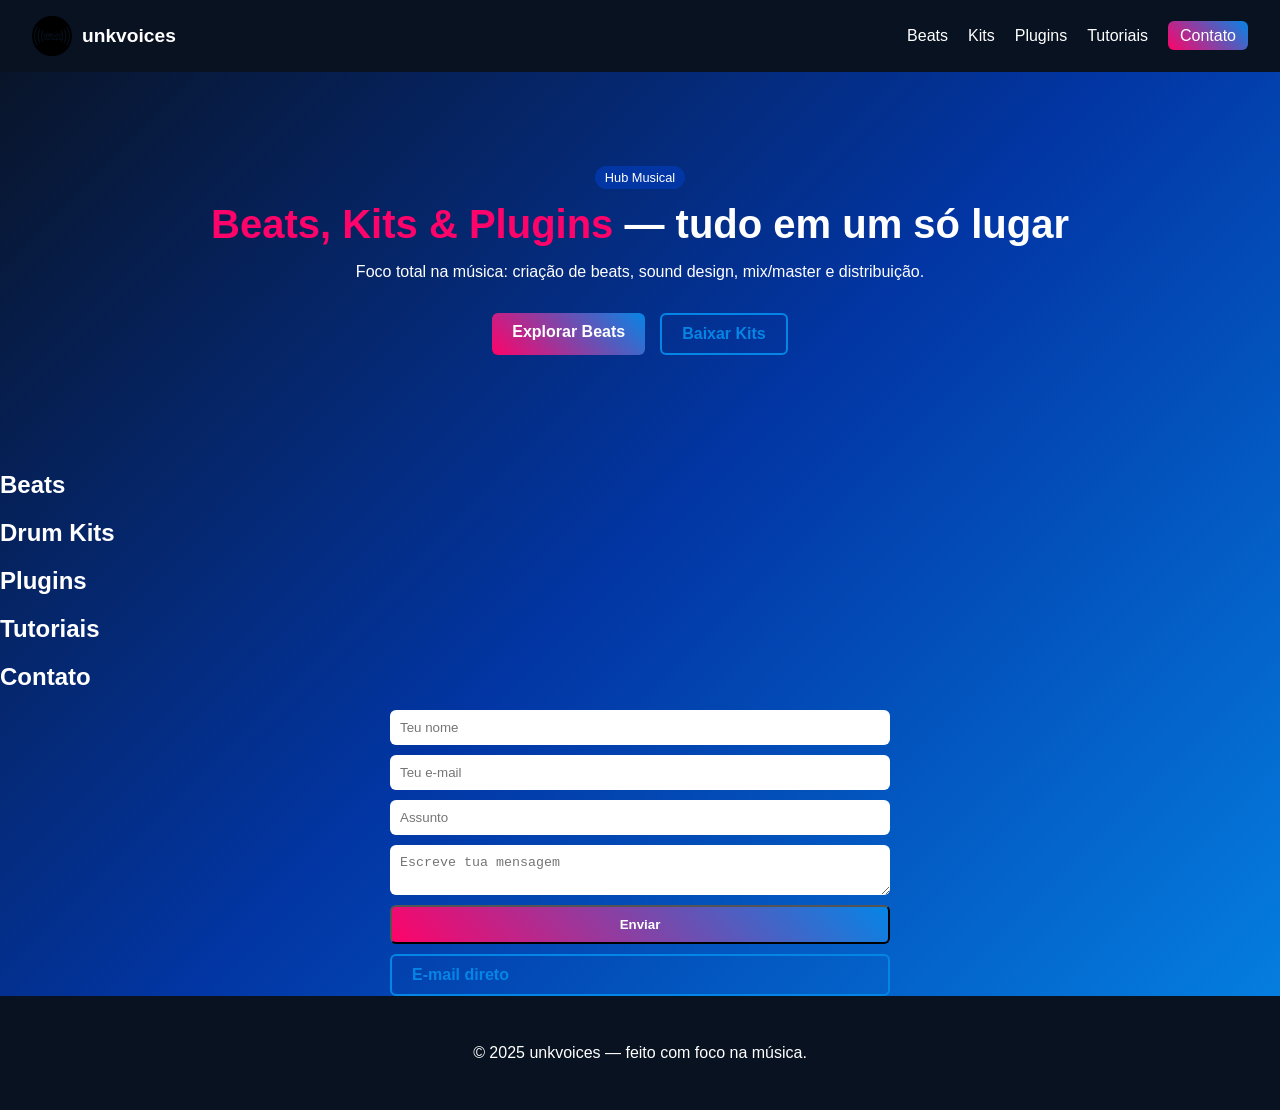
==== commit 61dc6ac5: "update" ====
--- a/index.html
+++ b/index.html
@@ -1,117 +1,68 @@
 <!DOCTYPE html>
-<html lang="pt-br">
+<html lang="pt-BR">
 <head>
-  <meta charset="utf-8" />
-  <meta name="viewport" content="width=device-width, initial-scale=1" />
-  <title>unkvoices — Música, Kits & Plugins</title>
-  <meta name="description" content="Hub musical do unkvoices: beats, drum kits, plugins e tutoriais." />
-  <link rel="icon" type="image/png" href="ico_white.png">
-  <link rel="preconnect" href="https://fonts.googleapis.com">
-  <link rel="preconnect" href="https://fonts.gstatic.com" crossorigin>
-  <link href="https://fonts.googleapis.com/css2?family=Inter:wght@300;400;600;800&display=swap" rel="stylesheet">
-  <link rel="stylesheet" href="styles.css" />
-  <style>
-    .toast{position:fixed;left:50%;bottom:24px;transform:translateX(-50%);background:#0ea5e9;color:#fff;
-      padding:12px 16px;border-radius:12px;box-shadow:0 10px 30px rgba(0,0,0,.25);opacity:0;pointer-events:none;transition:.3s;z-index:1000}
-    .toast.show{opacity:1;pointer-events:auto}
-  </style>
+  <meta charset="UTF-8">
+  <meta name="viewport" content="width=device-width, initial-scale=1.0">
+  <title>unkvoices — Beats, Kits & Plugins</title>
+  <link rel="stylesheet" href="styles.css">
 </head>
 <body>
-  <header>
-    <div class="container nav">
-      <a class="brand" href="#">
-        <img src="ico_white.png" alt="unkvoices logo" style="height:32px; vertical-align:middle;">
-        <strong>unkvoices</strong>
-      </a>
-      <div class="search">
-        <input id="searchInput" placeholder="Pesquisar beats, kits, plugins..." />
-      </div>
-      <button class="burger" aria-label="Abrir menu" aria-expanded="false" onclick="toggleMenu()">☰</button>
-      <nav class="menu" id="menu">
-        <a href="#beats">Beats</a>
-        <a href="#kits">Drum Kits</a>
-        <a href="#plugins">Plugins</a>
-        <a href="#tutoriais">Tutoriais</a>
-        <a href="#contato" class="btn">Contato</a>
-      </nav>
-    </div>
+  <header class="navbar">
+    <a href="#" class="logo">
+      <img src="assets/img/ico.png" alt="unkvoices logo">
+      <span>unkvoices</span>
+    </a>
+    <nav>
+      <ul>
+        <li><a href="#beats">Beats</a></li>
+        <li><a href="#kits">Kits</a></li>
+        <li><a href="#plugins">Plugins</a></li>
+        <li><a href="#tutorials">Tutoriais</a></li>
+        <li><a href="#contact" class="btn-contato">Contato</a></li>
+      </ul>
+    </nav>
   </header>
 
-  <main class="container">
-    <section class="hero">
-      <div>
-        <p class="badge">Hub musical</p>
-        <h1 class="title">Beats, Kits, Plugins — tudo num só lugar.</h1>
-        <p class="subtitle">Foco total na música: beats, sound design, composição, captação, mix/master e distribuição futura.</p>
-        <div style="display:flex; gap:12px; flex-wrap:wrap; margin-top:14px">
-          <a class="btn" href="#beats">Ouvir Beats</a>
-          <a class="btn-ghost" href="#kits">Baixar Kits</a>
-        </div>
-      </div>
-    </section>
+  <section class="hero">
+    <span class="tag">Hub Musical</span>
+    <h1><span class="highlight">Beats, Kits & Plugins</span> — tudo em um só lugar</h1>
+    <p>Foco total na música: criação de beats, sound design, mix/master e distribuição.</p>
+    <div class="buttons">
+      <a href="#beats" class="btn primary">Explorar Beats</a>
+      <a href="#kits" class="btn secondary">Baixar Kits</a>
+    </div>
+  </section>
 
-    <section class="section" id="beats">
-      <h2>Beats</h2>
-      <div id="beatsGrid" class="grid"></div>
-    </section>
+  <section id="beats">
+    <h2>Beats</h2>
+  </section>
 
-    <section class="section" id="kits">
-      <h2>Drum Kits</h2>
-      <div id="kitsGrid" class="grid"></div>
-    </section>
+  <section id="kits">
+    <h2>Drum Kits</h2>
+  </section>
 
-    <section class="section" id="plugins">
-      <h2>Plugins</h2>
-      <div id="pluginsGrid" class="grid"></div>
-    </section>
+  <section id="plugins">
+    <h2>Plugins</h2>
+  </section>
 
-    <section class="section" id="tutoriais">
-      <h2>Tutoriais</h2>
-      <div id="tutorialsGrid" class="grid"></div>
-    </section>
+  <section id="tutorials">
+    <h2>Tutoriais</h2>
+  </section>
 
-    <section class="section" id="contato">
-      <h2>Contato</h2>
-      <div class="card">
-        <form id="contactForm" action="https://formspree.io/f/xgvlpnzg" method="POST" onsubmit="return confirmSend()">
-          <div style="display:grid; grid-template-columns:1fr 1fr; gap:10px">
-            <input required type="text" name="nome" placeholder="Teu nome" class="btn-ghost" />
-            <input required type="email" name="email" placeholder="Teu e-mail" class="btn-ghost" />
-          </div>
-          <input type="text" name="assunto" placeholder="Assunto" class="btn-ghost" style="margin-top:8px; width:100%;" />
-          <textarea required name="mensagem" rows="5" placeholder="Escreve tua mensagem" class="btn-ghost" style="margin-top:8px; width:100%;"></textarea>
-          <input type="hidden" name="_subject" value="Novo contato — unkvoices" />
-          <input type="text" name="_gotcha" style="display:none" />
-          <input type="hidden" name="_next" value="index.html?sent=1#contato" />
-          <div style="display:flex; gap:10px; margin-top:12px">
-            <button class="btn" type="submit">Enviar</button>
-            <a class="btn-ghost" href="franciscoarmandochicogil@gmail.com">E-mail direto</a>
-          </div>
-        </form>
-      </div>
-    </section>
-  </main>
+  <section id="contact">
+    <h2>Contato</h2>
+    <form action="https://formspree.io/f/xgvlpnzg" method="POST" class="contact-form">
+      <input type="text" name="name" placeholder="Teu nome" required>
+      <input type="email" name="_replyto" placeholder="Teu e-mail" required>
+      <input type="text" name="subject" placeholder="Assunto">
+      <textarea name="message" placeholder="Escreve tua mensagem" required></textarea>
+      <button type="submit" class="btn primary">Enviar</button>
+      <a href="mailto:unkvoicesprod@gmail.com" class="btn secondary">E-mail direto</a>
+    </form>
+  </section>
 
   <footer>
-    <div class="container footer">
-      <span class="small">© 2025 unkvoices — feito com foco na música.</span>
-    </div>
+    <p>© 2025 unkvoices — feito com foco na música.</p>
   </footer>
-
-  <div id="toast" class="toast">Mensagem enviada com sucesso!</div>
-
-  <script src="app.js"></script>
-  <script>
-    function confirmSend(){ return confirm('Tem certeza que deseja enviar esta mensagem?'); }
-    (function(){
-      const params=new URLSearchParams(location.search);
-      if(params.get("sent")==="1"){
-        const t=document.getElementById("toast");
-        t.classList.add("show");
-        setTimeout(()=>t.classList.remove("show"),4000);
-        history.replaceState({}, "", location.pathname+"#contato");
-      }
-    })();
-  </script>
 </body>
 </html>
--- a/styles.css
+++ b/styles.css
@@ -1,129 +1,116 @@
+
 body {
   margin: 0;
-  font-family: 'Inter', sans-serif;
-  background: #0a0a0a;
+  font-family: 'Segoe UI', sans-serif;
+  background: linear-gradient(135deg, #091221, #0236a5, #0585e6);
   color: #fff;
 }
 
-.container {
-  width: 90%;
-  max-width: 1100px;
-  margin: auto;
-}
-
-header {
-  background: #111;
-  padding: 10px 0;
-}
-
-.nav {
+.navbar {
   display: flex;
   justify-content: space-between;
   align-items: center;
+  padding: 1rem 2rem;
+  background: #091221;
 }
 
-.brand {
+.logo {
+  display: flex;
+  align-items: center;
+  gap: 10px;
   font-weight: bold;
-  color: #ff007a;
+  color: #fe0369;
   text-decoration: none;
+  font-size: 1.2rem;
 }
 
-.search {
-  display: flex;
-  align-items: center;
-  gap: 6px;
+.logo img {
+  height: 40px;
+  width: 40px;
 }
 
-.search input {
-  padding: 6px;
-  border: none;
-  border-radius: 4px;
+.navbar ul {
+  list-style: none;
+  display: flex;
+  gap: 20px;
+  margin: 0;
+  padding: 0;
 }
 
-.burger {
-  display: none;
-  background: none;
-  border: none;
-  color: white;
-}
-
-.menu {
-  display: flex;
-  gap: 16px;
-}
-
-.menu a {
+.navbar a {
   color: #fff;
   text-decoration: none;
 }
 
-.menu a.btn {
-  background: #ff007a;
+.btn-contato {
+  background: linear-gradient(45deg, #fe0369, #0585e6);
   padding: 6px 12px;
   border-radius: 6px;
 }
 
 .hero {
-  display: flex;
-  justify-content: space-between;
-  align-items: center;
-  flex-wrap: wrap;
-  gap: 20px;
-  margin: 40px 0;
+  text-align: center;
+  padding: 6rem 2rem;
 }
 
-.title {
-  font-size: 2.5rem;
+.hero .tag {
+  background: #0236a5;
+  color: #fff;
+  padding: 4px 10px;
+  border-radius: 12px;
+  font-size: 0.8rem;
 }
 
-.subtitle {
-  font-size: 1.2rem;
-  max-width: 500px;
+.hero h1 {
+  font-size: 2.5rem;
+  margin: 1rem 0;
 }
 
-.section {
-  margin: 50px 0;
+.hero .highlight {
+  color: #fe0369;
 }
 
-.grid {
-  display: grid;
-  grid-template-columns: repeat(auto-fit, minmax(250px, 1fr));
-  gap: 20px;
+.hero .buttons {
+  margin-top: 2rem;
+  display: flex;
+  gap: 15px;
+  justify-content: center;
 }
 
-.card {
-  background: #1a1a1a;
-  border-radius: 8px;
-  padding: 20px;
+.btn {
+  padding: 10px 20px;
+  border-radius: 6px;
+  text-decoration: none;
+  font-weight: bold;
 }
 
-/* Responsividade */
-@media (max-width: 768px) {
-  .title {
-    font-size: 1.8rem;
-  }
-  .subtitle {
-    font-size: 1rem;
-  }
-  .nav {
-    flex-direction: column;
-    align-items: flex-start;
-  }
-  .burger {
-    display: block;
-  }
-  .menu {
-    display: none;
-    flex-direction: column;
-    gap: 12px;
-    background: #111;
-    width: 100%;
-    padding: 16px;
-  }
-  .menu.show {
-    display: flex;
-  }
-  .grid {
-    grid-template-columns: 1fr;
-  }
+.btn.primary {
+  background: linear-gradient(45deg, #fe0369, #0585e6);
+  color: #fff;
 }
+
+.btn.secondary {
+  border: 2px solid #0585e6;
+  color: #0585e6;
+}
+
+.contact-form {
+  display: flex;
+  flex-direction: column;
+  gap: 10px;
+  max-width: 500px;
+  margin: auto;
+}
+
+.contact-form input,
+.contact-form textarea {
+  padding: 10px;
+  border-radius: 6px;
+  border: none;
+}
+
+footer {
+  text-align: center;
+  padding: 2rem;
+  background: #091221;
+}
